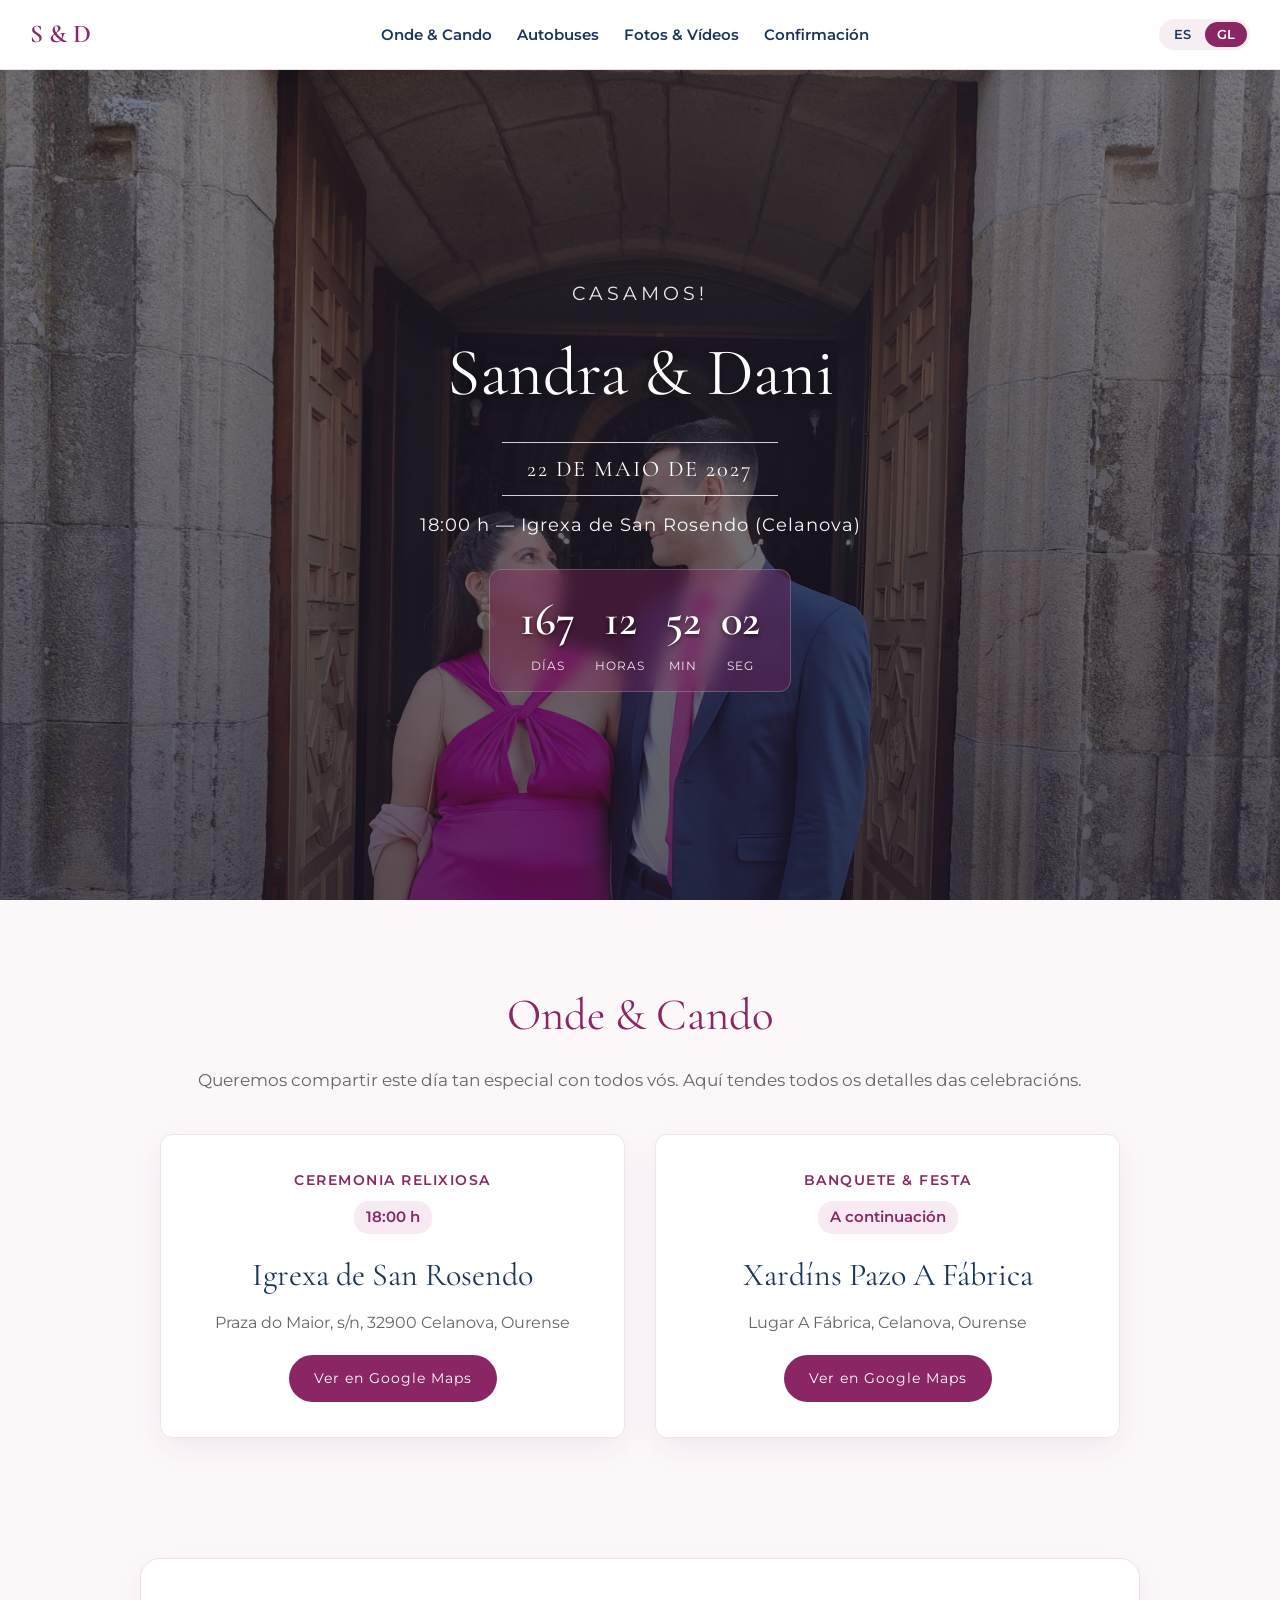
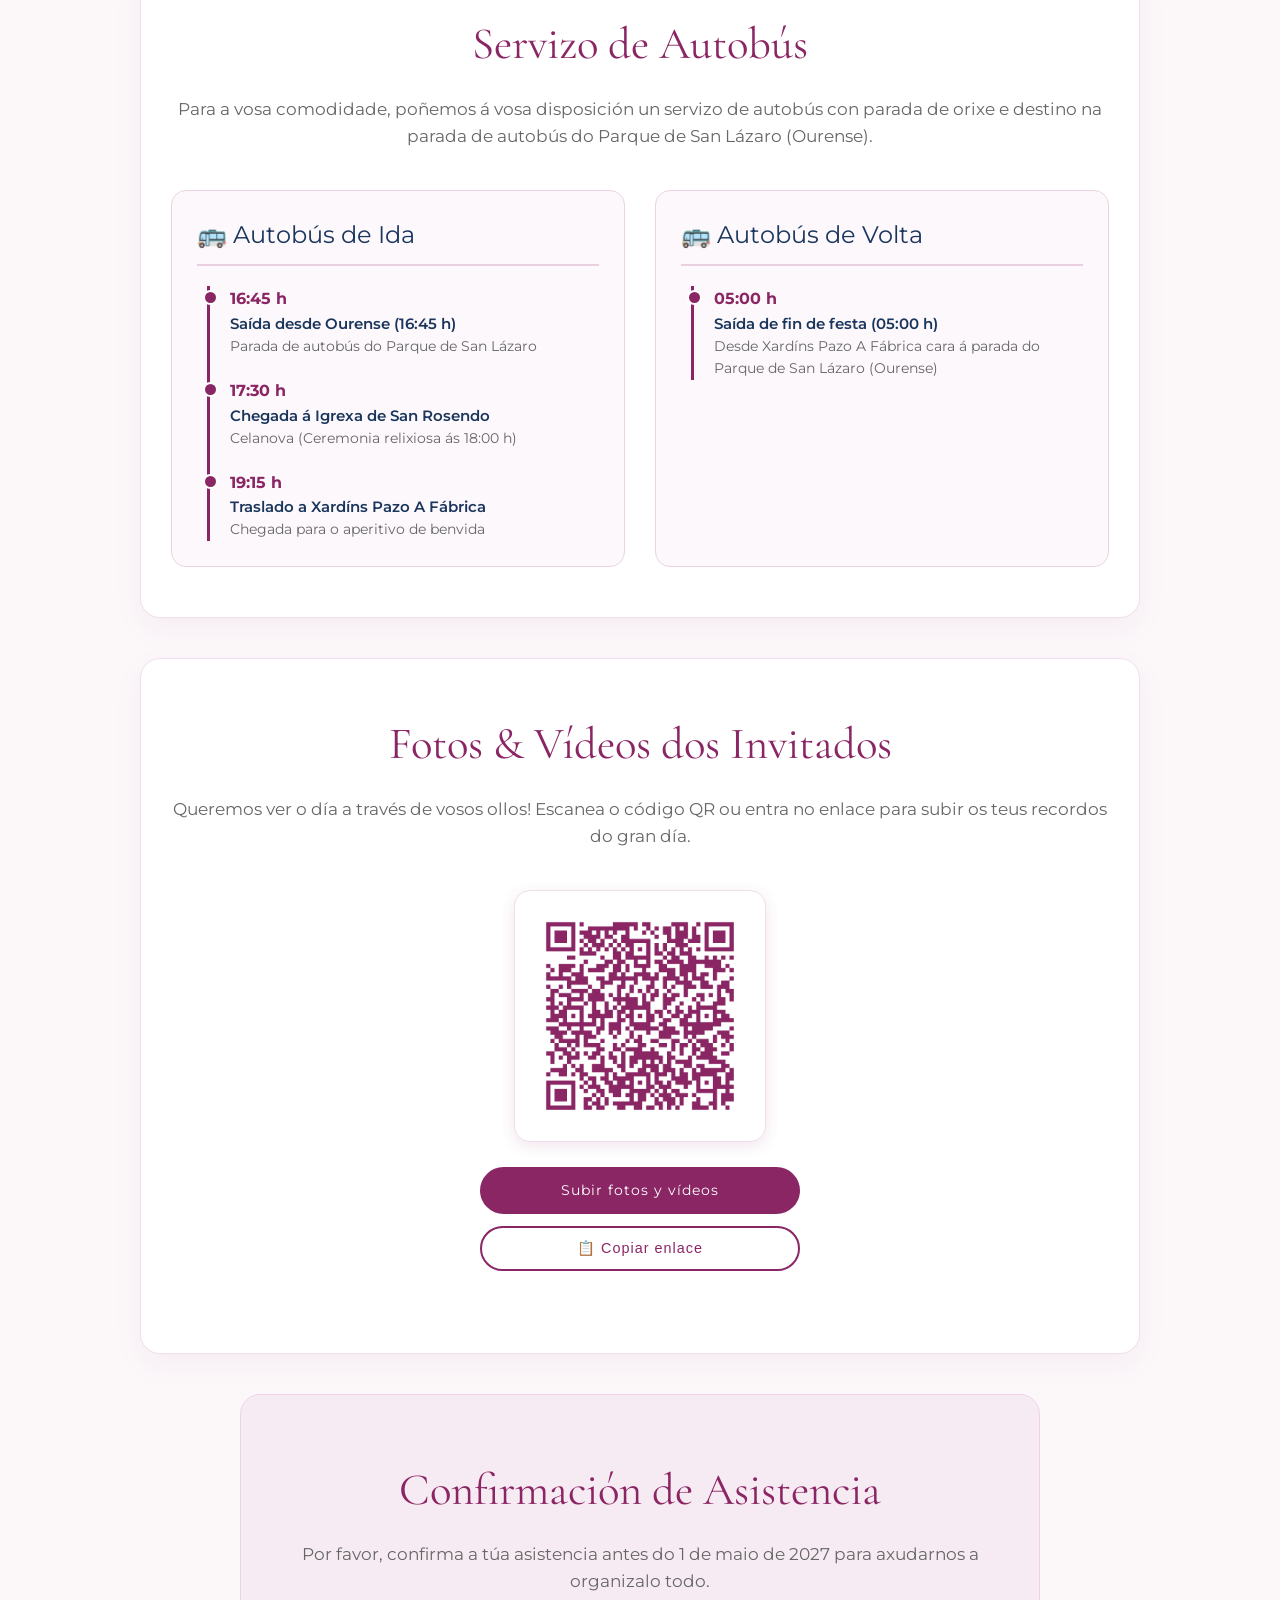
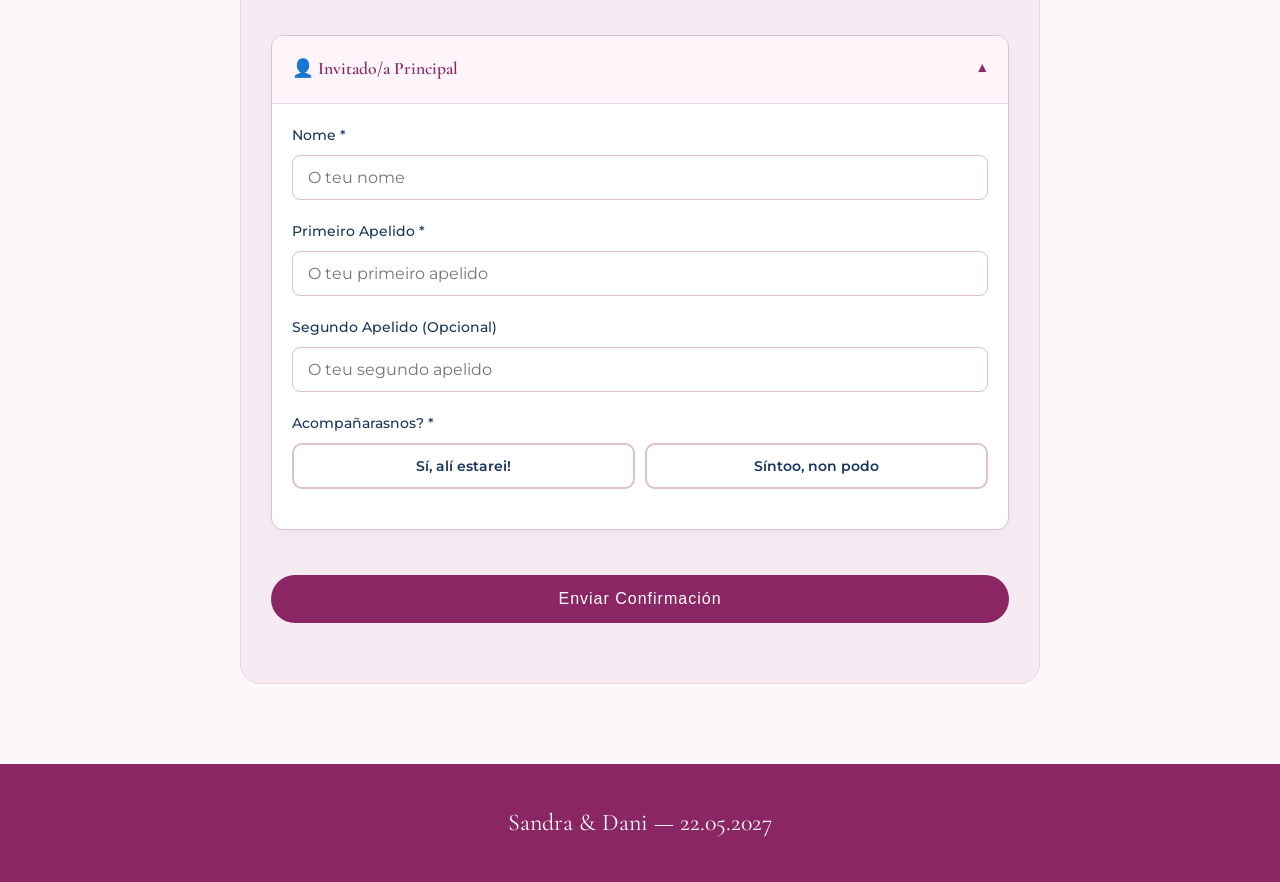
==== index.html @ 818bdbae "Añadida sección código QR para fotos y vídeos" ====
<!DOCTYPE html>
<html lang="gl">
<head>
    <meta charset="UTF-8">
    <meta name="viewport" content="width=device-width, initial-scale=1.0">
    <title>Boda de Sandra & Dani | 22.05.2027</title>
    <!-- Fuentes elegantes de Google Fonts -->
    <link rel="preconnect" href="https://fonts.googleapis.com">
    <link rel="preconnect" href="https://fonts.gstatic.com" crossorigin>
    <link href="https://fonts.googleapis.com/css2?family=Cormorant+Garamond:ital,wght@0,400;0,600;1,400&family=Montserrat:wght@300;400;500;600&display=swap" rel="stylesheet">
    <!-- Estilos CSS -->
    <link rel="stylesheet" href="css/styles.css">
</head>
<body>

    <!-- BARRA DE NAVEGACIÓN -->
    <nav class="navbar">
        <div class="nav-left-group">
            <button class="hamburger-btn" onclick="toggleNavMenu()" aria-label="Abrir menú">☰</button>
            <a href="#hero" class="nav-logo">S & D</a>
        </div>

        <ul class="nav-links" id="navLinks">
            <li><a href="#onde-e-cando" id="nav-item-where" onclick="closeNavMenu()">Onde & Cando</a></li>
            <li><a href="#autobuses" id="nav-item-bus" onclick="closeNavMenu()">Autobuses</a></li>
			<li><a href="#fotos" id="nav-item-photos" onclick="closeNavMenu()">Fotos & Vídeos</a></li>
            <li><a href="#rsvp" id="nav-item-rsvp" onclick="closeNavMenu()">Confirmación</a></li>
        </ul>

        <div class="lang-switch-container">
            <button class="lang-btn" id="btn-es" onclick="switchLanguage('es')">ES</button>
            <button class="lang-btn active" id="btn-gl" onclick="switchLanguage('gl')">GL</button>
        </div>
    </nav>

    <!-- CABECERA (HERO) -->
    <header id="hero">
        <p class="subtitle" id="i18n-hero-subtitle">Casamos!</p>
        <h1>Sandra & Dani</h1>
        <div class="date-badge" id="i18n-hero-date">22 DE MAIO DE 2027</div>
        <p class="start-info" id="i18n-hero-start">18:00 h — Igrexa de San Rosendo (Celanova)</p>

        <!-- Cuenta Atrás -->
        <div class="countdown-container">
            <div class="countdown-item">
                <span class="countdown-number" id="days">00</span>
                <span class="countdown-label" id="i18n-cd-days">Días</span>
            </div>
            <div class="countdown-item">
                <span class="countdown-number" id="hours">00</span>
                <span class="countdown-label" id="i18n-cd-hours">Horas</span>
            </div>
            <div class="countdown-item">
                <span class="countdown-number" id="minutes">00</span>
                <span class="countdown-label" id="i18n-cd-min">Min</span>
            </div>
            <div class="countdown-item">
                <span class="countdown-number" id="seconds">00</span>
                <span class="countdown-label" id="i18n-cd-sec">Seg</span>
            </div>
        </div>
    </header>

    <!-- UBICACIONES Y EVENTOS -->
    <section id="onde-e-cando">
        <h2 class="section-title" id="i18n-where-title">Onde & Cando</h2>
        <p class="section-desc" id="i18n-where-desc">Queremos compartir este día tan especial con todos vós. Aquí tendes todos os detalles das celebracións.</p>

        <div class="locations-grid">
            <!-- Ceremonia -->
            <div class="location-card">
                <div>
                    <div class="tag" id="i18n-ceremony-tag">Ceremonia Relixiosa</div>
                    <div class="time-badge">18:00 h</div>
                    <h3 id="i18n-ceremony-place">Igrexa de San Rosendo</h3>
                    <p>Praza do Maior, s/n, 32900 Celanova, Ourense</p>
                </div>
                <div>
                    <a href="https://maps.google.com/?q=Iglesia+de+San+Rosendo+Celanova" target="_blank" class="btn" id="i18n-btn-maps-1">Ver en Google Maps</a>
                </div>
            </div>

            <!-- Banquete -->
            <div class="location-card">
                <div>
                    <div class="tag" id="i18n-reception-tag">Banquete & Festa</div>
                    <div class="time-badge" id="i18n-reception-time">A continuación</div>
                    <h3 id="i18n-reception-place">Xardíns Pazo A Fábrica</h3>
                    <p>Lugar A Fábrica, Celanova, Ourense</p>
                </div>
                <div>
                    <a href="https://maps.google.com/?q=Jardines+Pazo+A+Fabrica+Celanova" target="_blank" class="btn" id="i18n-btn-maps-2">Ver en Google Maps</a>
                </div>
            </div>
        </div>
    </section>

    <!-- SECCIÓN HORARIOS DE AUTOBÚS -->
    <section id="autobuses" class="bus-section">
        <h2 class="section-title" id="i18n-bus-section-title">Servizo de Autobús</h2>
        <p class="section-desc" id="i18n-bus-section-desc">Para a vosa comodidade, poñemos á vosa disposición un servizo de autobús con parada de orixe e destino na parada de autobús do Parque de San Lázaro (Ourense).</p>

        <div class="bus-timeline-grid">
            <!-- Bus de Ida -->
            <div class="bus-card">
                <div class="bus-card-title" id="i18n-bus-outbound-title">
                    🚌 Autobús de Ida
                </div>
                <div class="timeline">
                    <div class="timeline-item">
                        <div class="timeline-time">16:45 h</div>
                        <div class="timeline-location" id="i18n-bus-out1-loc">Saída desde Ourense</div>
                        <div class="timeline-desc" id="i18n-bus-out1-desc">Parada de autobús do Parque de San Lázaro</div>
                    </div>
                    <div class="timeline-item">
                        <div class="timeline-time">17:30 h</div>
                        <div class="timeline-location" id="i18n-bus-out2-loc">Chegada á Igrexa de San Rosendo</div>
                        <div class="timeline-desc" id="i18n-bus-out2-desc">Celanova (Ceremonia relixiosa ás 18:00 h)</div>
                    </div>
                    <div class="timeline-item">
                        <div class="timeline-time">19:15 h</div>
                        <div class="timeline-location" id="i18n-bus-out3-loc">Traslado a Xardíns Pazo A Fábrica</div>
                        <div class="timeline-desc" id="i18n-bus-out3-desc">Chegada para o aperitivo de benvida</div>
                    </div>
                </div>
            </div>

            <!-- Bus de Vuelta -->
            <div class="bus-card">
                <div class="bus-card-title" id="i18n-bus-return-title">
                    🚌 Autobús de Volta
                </div>
                <div class="timeline">
                    <div class="timeline-item">
                        <div class="timeline-time">05:00 h</div>
                        <div class="timeline-location" id="i18n-bus-ret2-loc">Saída de fin de festa</div>
                        <div class="timeline-desc" id="i18n-bus-ret2-desc">Desde Xardíns Pazo A Fábrica cara á parada do Parque de San Lázaro (Ourense)</div>
                    </div>
                </div>
            </div>
        </div>
    </section>
	
	<!-- SECCIÓN FOTOS Y VÍDEOS DE INVITADOS -->
	<section id="fotos" class="photos-section">
		<h2 class="section-title" id="i18n-photos-title">Fotos & Vídeos dos Convidados</h2>
		<p class="section-desc" id="i18n-photos-desc">Queremos ver o día a través dos vosos ollos! Escanea o código QR ou entra na ligazón para subir os teus recordos do gran día.</p>

		<div class="photos-card">
			<div class="qr-container">
				<img src="assets/images/qr-weduploader.png" alt="QR Weduploader" class="qr-img">
			</div>
			<div class="photos-actions">
				<a href="https://weduploader.com/boda-sandra-dani/fotos-videos-invitados" target="_blank" rel="noopener noreferrer" class="btn" id="i18n-btn-open-upload">
					Subir fotos e vídeos
				</a>
				<button type="button" class="btn btn-secondary" id="i18n-btn-copy-link" onclick="copyUploadLink()">
					📋 Copiar ligazón
				</button>
				<div id="copyNotice" class="copy-notice"></div>
			</div>
		</div>
	</section>

    <!-- FORMULARIO RSVP -->
    <section class="rsvp-section" id="rsvp">
        <h2 class="section-title" id="i18n-rsvp-title">Confirmación de Asistencia</h2>
        <p class="section-desc" id="i18n-rsvp-desc">Por favor, confirma a túa asistencia antes do 1 de maio de 2027 para axudarnos a organizalo todo.</p>

        <form id="rsvpForm">
            
            <!-- TARJETA DEL INVITADO PRINCIPAL -->
            <div class="person-card" id="main_person_card">
                <div class="person-card-header" onclick="toggleAccordion('main')">
                    <h4 id="i18n-main-person-title">👤 Invitado/a Principal</h4>
                    <span class="toggle-icon rotated" id="icon_main">▼</span>
                </div>
                <div class="person-card-body open" id="body_main">
                    <div class="form-group">
                        <label for="nombre" id="i18n-label-firstname">Nome *</label>
                        <input type="text" id="nombre" name="nombre" placeholder="O teu nome" required oninput="updateMainCardTitle()">
                    </div>

                    <div class="form-group">
                        <label for="primerApellido" id="i18n-label-lastname1">Primeiro Apelido *</label>
                        <input type="text" id="primerApellido" name="primerApellido" placeholder="O teu primeiro apelido" required oninput="updateMainCardTitle()">
                    </div>

                    <div class="form-group">
                        <label for="segundoApellido" id="i18n-label-lastname2">Segundo Apelido (Opcional)</label>
                        <input type="text" id="segundoApellido" name="segundoApellido" placeholder="O teu segundo apelido">
                    </div>

                    <div class="form-group">
                        <label id="i18n-label-attending">Acompañarasnos? *</label>
                        <input type="hidden" id="asistencia" name="asistencia" required>
                        <div class="btn-group-toggle">
                            <button type="button" class="btn-toggle" id="btn-attending-yes" onclick="selectAttendance('Sí')">
                                Sí, alí estarei!
                            </button>
                            <button type="button" class="btn-toggle" id="btn-attending-no" onclick="selectAttendance('No')">
                                Síntoo, non podo
                            </button>
                        </div>
                    </div>

                    <!-- CAMPOS OPCIONALES TITULAR -->
                    <div id="conditionalFields" style="display:none;">
                        <div class="form-group">
                            <label id="i18n-label-bus">Utilizarás o servizo de autobús desde Ourense (Parque San Lázaro)? *</label>
                            <input type="hidden" id="autobus" name="autobus">
                            <div class="btn-group-toggle">
                                <button type="button" class="btn-toggle" id="btn-bus-no" onclick="selectBus('main', 'No')">Non</button>
                                <button type="button" class="btn-toggle" id="btn-bus-idavolta" onclick="selectBus('main', 'Ida e volta')">Ida e volta</button>
                            </div>
                        </div>

                        <div class="form-group">
                            <label id="i18n-label-diet-options">Suxestións de menú / Preferencias alimentarias *</label>
                            <input type="hidden" id="tipoMenu" name="tipoMenu">
                            <div class="btn-group-toggle" id="dietGroup_main">
                                <button type="button" class="btn-toggle" data-diet="Ninguna" onclick="selectDiet('main', 'Ninguna')">Ningunha</button>
                                <button type="button" class="btn-toggle" data-diet="Celíaco/a" onclick="selectDiet('main', 'Celíaco/a')">Celíaco/a</button>
                                <button type="button" class="btn-toggle" data-diet="Vexetariano/a" onclick="selectDiet('main', 'Vexetariano/a')">Vexetariano/a</button>
                                <button type="button" class="btn-toggle" data-diet="Vegano/a" onclick="selectDiet('main', 'Vegano/a')">Vegano/a</button>
                                <button type="button" class="btn-toggle" data-diet="Alergias" onclick="selectDiet('main', 'Alergias')">Alerxias</button>
                                <button type="button" class="btn-toggle" data-diet="Otra" onclick="selectDiet('main', 'Otra')">Outra</button>
                            </div>

                            <div id="dietaryDetailGroup_main" style="display:none; margin-top: 12px;">
                                <label for="intoleranciasDetalle" id="i18n-label-diet-detail" style="font-size: 0.85rem;">Especifica as túas alerxias ou necesidades alimentarias *</label>
                                <input type="text" id="intoleranciasDetalle" name="intoleranciasDetalle" placeholder="Ex: Alerxía aos mariscos...">
                            </div>
                        </div>
                    </div>
                </div>
            </div>

            <!-- SECCIÓN ACOMPAÑANTE Y NIÑOS -->
            <div id="companionsSection" style="display: none; margin-top: 20px;">
                <div id="companionsContainer"></div>
                <button type="button" class="btn-add-companion" id="btnAddCompanion" onclick="addCompanion()">
                    ➕ Engadir acompañante
                </button>

                <div id="childrenContainer"></div>
                <button type="button" class="btn-add-companion" id="btnAddChild" onclick="addChild()">
                    👶 Engadir neno/a
                </button>
            </div>

            <!-- PREGUNTAS GLOBALES -->
            <div id="globalQuestionsSection" style="display: none; margin-top: 30px;">
                <div class="form-group">
                    <label for="cancion_main" id="i18n-label-song-main">Que canción non pode faltar na festa? (Opcional)</label>
                    <input type="text" id="cancion_main" name="cancion" placeholder="A túa suxestión musical">
                </div>

                <div class="form-group">
                    <label for="mensaje_main" id="i18n-label-msg-main">Información adicional a ter en conta, suxestións ou un mensaxe para os noivos (Opcional)</label>
                    <textarea id="mensaje_main" name="mensaje" rows="3" placeholder="Déixanos a túa mensaxe ou calquera dato que debamos saber!"></textarea>
                </div>
            </div>

            <button type="submit" id="submitBtn" class="btn" style="width: 100%; font-size: 1rem; padding: 15px; margin-top: 25px;">Enviar Confirmación</button>
            <div id="statusMsg" class="status-msg"></div>
        </form>
    </section>

    <!-- FOOTER -->
    <footer>
        <p>Sandra & Dani — 22.05.2027</p>
    </footer>

    <!-- SCRIPT PRINCIPAL -->
    <script src="js/main.js"></script>
</body>
</html>
---- css/styles.css ----
:root {
    --color-primary: #8b2665;
    --color-primary-dark: #631746;
    --color-secondary: #1a365d;
    --color-accent: #d4af37;
    --color-bg: #fcf8fa;
    --color-card: #ffffff;
    --color-text: #2c3e50;
    --color-text-light: #666666;
    --color-success: #28a745;
    --color-danger: #dc3545;
    --font-serif: 'Cormorant Garamond', serif;
    --font-sans: 'Montserrat', sans-serif;
}

* {
    box-sizing: border-box;
    margin: 0;
    padding: 0;
}

html {
    scroll-behavior: smooth;
}

body {
    font-family: var(--font-sans);
    background-color: var(--color-bg);
    color: var(--color-text);
    line-height: 1.6;
    padding-top: 70px;
}

h1, h2, h3, h4 {
    font-family: var(--font-serif);
    font-weight: 400;
}

nav.navbar {
    position: fixed;
    top: 0;
    left: 0;
    width: 100%;
    height: 70px;
    background: #ffffff;
    border-bottom: 1px solid rgba(139, 38, 101, 0.15);
    z-index: 9999;
    display: flex;
    justify-content: space-between;
    align-items: center;
    padding: 0 30px;
    box-shadow: 0 2px 15px rgba(0,0,0,0.08);
}

.nav-logo {
    font-family: var(--font-serif);
    font-size: 1.6rem;
    font-weight: 600;
    color: var(--color-primary);
    text-decoration: none;
}

.hamburger-btn {
    display: none;
    background: none;
    border: none;
    font-size: 1.8rem;
    color: var(--color-primary);
    cursor: pointer;
    padding: 5px;
}

.nav-links {
    display: flex;
    gap: 25px;
    list-style: none;
    align-items: center;
}

.nav-links a {
    text-decoration: none;
    color: var(--color-secondary);
    font-weight: 600;
    font-size: 0.95rem;
    transition: color 0.3s ease;
}

.nav-links a:hover {
    color: var(--color-primary);
}

.lang-switch-container {
    background: rgba(139, 38, 101, 0.08);
    border-radius: 20px;
    padding: 3px;
    display: flex;
    gap: 2px;
}

.lang-btn {
    border: none;
    background: transparent;
    padding: 5px 12px;
    border-radius: 16px;
    font-family: var(--font-sans);
    font-size: 0.8rem;
    font-weight: 600;
    color: var(--color-secondary);
    cursor: pointer;
    transition: all 0.3s ease;
}

.lang-btn.active {
    background-color: var(--color-primary);
    color: white;
}

.nav-left-group {
    display: flex;
    align-items: center;
    gap: 15px;
}

header {
    position: relative;
    height: calc(100vh - 70px);
    display: flex;
    flex-direction: column;
    justify-content: center;
    align-items: center;
    text-align: center;
    padding: 20px;
    background-image: linear-gradient(to bottom, rgba(26, 20, 35, 0.55), rgba(26, 20, 35, 0.70)), 
                      url('../assets/images/1000097874.jpg');
    background-position: center 30%;
    background-size: cover;
    background-repeat: no-repeat;
    color: white;
    overflow: hidden;
}

header p.subtitle {
    font-size: 1.2rem;
    letter-spacing: 4px;
    text-transform: uppercase;
    color: #f5e6f0;
    margin-bottom: 10px;
}

header h1 {
    font-size: 4.2rem;
    color: #ffffff;
    margin-bottom: 15px;
    text-shadow: 0 4px 12px rgba(0,0,0,0.4);
}

header .date-badge {
    font-size: 1.4rem;
    font-family: var(--font-serif);
    border-top: 1px solid rgba(255, 255, 255, 0.8);
    border-bottom: 1px solid rgba(255, 255, 255, 0.8);
    padding: 8px 25px;
    letter-spacing: 2px;
    color: #ffffff;
}

header .start-info {
    margin-top: 15px;
    font-size: 1.1rem;
    letter-spacing: 1px;
    color: #f8f9fa;
    font-weight: 400;
}

.countdown-container {
    margin-top: 30px;
    display: flex;
    gap: 20px;
    background: rgba(139, 38, 101, 0.35);
    padding: 15px 30px;
    border-radius: 12px;
    backdrop-filter: blur(8px);
    -webkit-backdrop-filter: blur(8px);
    border: 1px solid rgba(255, 255, 255, 0.2);
}

.countdown-item {
    display: flex;
    flex-direction: column;
    align-items: center;
}

.countdown-number {
    font-family: var(--font-serif);
    font-size: 2.8rem;
    font-weight: 600;
    color: #ffffff;
    text-shadow: 0 2px 4px rgba(0,0,0,0.5);
}

.countdown-label {
    font-size: 0.75rem;
    text-transform: uppercase;
    letter-spacing: 1px;
    color: #f3e5f0;
}

section {
    padding: 80px 20px;
    max-width: 1000px;
    margin: 0 auto;
    text-align: center;
}

.section-title {
    font-size: 2.8rem;
    margin-bottom: 15px;
    color: var(--color-primary);
}

.section-desc {
    color: var(--color-text-light);
    margin-bottom: 40px;
    font-size: 1.05rem;
}

.locations-grid {
    display: grid;
    grid-template-columns: repeat(auto-fit, minmax(300px, 1fr));
    gap: 30px;
}

.location-card {
    background: var(--color-card);
    border-radius: 12px;
    padding: 35px 25px;
    box-shadow: 0 10px 30px rgba(139, 38, 101, 0.08);
    border: 1px solid #f2e2ed;
    display: flex;
    flex-direction: column;
    justify-content: space-between;
}

.location-card h3 {
    font-size: 2rem;
    margin-bottom: 10px;
    color: var(--color-secondary);
}

.location-card .tag {
    color: var(--color-primary);
    font-weight: 600;
    text-transform: uppercase;
    font-size: 0.85rem;
    letter-spacing: 1.5px;
    margin-bottom: 10px;
}

.location-card .time-badge {
    display: inline-block;
    background-color: #f8eaf3;
    color: var(--color-primary);
    font-weight: 600;
    font-size: 0.95rem;
    padding: 4px 12px;
    border-radius: 15px;
    margin-bottom: 15px;
}

.location-card p {
    color: var(--color-text-light);
    margin-bottom: 20px;
}

.btn {
    display: inline-block;
    padding: 12px 25px;
    background-color: var(--color-primary);
    color: white;
    text-decoration: none;
    border-radius: 30px;
    font-size: 0.9rem;
    letter-spacing: 1px;
    transition: all 0.3s ease;
    border: none;
    cursor: pointer;
}

.btn:hover {
    background-color: var(--color-primary-dark);
    transform: translateY(-2px);
    box-shadow: 0 4px 12px rgba(139, 38, 101, 0.25);
}

.bus-section {
    background: #ffffff;
    border-radius: 20px;
    padding: 50px 30px;
    margin: 40px auto;
    box-shadow: 0 10px 30px rgba(139, 38, 101, 0.06);
    border: 1px solid #f0dfeb;
}

.bus-timeline-grid {
    display: grid;
    grid-template-columns: 1fr 1fr;
    gap: 30px;
    margin-top: 30px;
    text-align: left;
}

.bus-card {
    background: #fdf8fb;
    border-radius: 15px;
    padding: 25px;
    border: 1px solid #ebd3e3;
    position: relative;
}

.bus-card-title {
    font-size: 1.5rem;
    color: var(--color-secondary);
    margin-bottom: 20px;
    display: flex;
    align-items: center;
    gap: 10px;
    border-bottom: 2px solid #e8d0e0;
    padding-bottom: 10px;
}

.timeline {
    position: relative;
    padding-left: 20px;
    border-left: 3px solid var(--color-primary);
    margin-left: 10px;
}

.timeline-item {
    position: relative;
    margin-bottom: 20px;
}

.timeline-item:last-child {
    margin-bottom: 0;
}

.timeline-item::before {
    content: '';
    position: absolute;
    left: -27px;
    top: 4px;
    width: 11px;
    height: 11px;
    border-radius: 50%;
    background-color: var(--color-primary);
    border: 2px solid white;
}

.timeline-time {
    font-weight: 700;
    color: var(--color-primary);
    font-size: 1rem;
}

.timeline-location {
    font-weight: 600;
    color: var(--color-secondary);
    font-size: 0.95rem;
}

.timeline-desc {
    font-size: 0.85rem;
    color: var(--color-text-light);
}

.photos-section {
    background: #ffffff;
    border-radius: 20px;
    padding: 50px 30px;
    margin: 40px auto;
    box-shadow: 0 10px 30px rgba(139, 38, 101, 0.06);
    border: 1px solid #f0dfeb;
}

.photos-card {
    display: flex;
    flex-direction: column;
    align-items: center;
    gap: 25px;
    margin-top: 20px;
}

.qr-container {
    background: #ffffff;
    padding: 15px;
    border-radius: 16px;
    box-shadow: 0 4px 15px rgba(139, 38, 101, 0.12);
    border: 1px solid #f0dfeb;
}

.qr-img {
    width: 220px;
    height: 220px;
    display: block;
    object-fit: contain;
}

.photos-actions {
    display: flex;
    flex-direction: column;
    align-items: center;
    gap: 12px;
    width: 100%;
    max-width: 320px;
}

.photos-actions .btn {
    width: 100%;
    text-align: center;
}

.btn-secondary {
    background-color: white;
    color: var(--color-primary);
    border: 2px solid var(--color-primary);
}

.btn-secondary:hover {
    background-color: #fdf5f9;
    color: var(--color-primary-dark);
}

.copy-notice {
    font-size: 0.85rem;
    color: var(--color-success);
    font-weight: 600;
    min-height: 20px;
    opacity: 0;
    transition: opacity 0.3s ease;
}

.copy-notice.show {
    opacity: 1;
}

.rsvp-section {
    background-color: #f7ebf3;
    border-radius: 20px;
    padding: 60px 30px;
    max-width: 800px;
    margin: 40px auto 80px;
    border: 1px solid #eed3e5;
}

.form-group {
    margin-bottom: 20px;
    text-align: left;
}

.form-group label {
    display: block;
    margin-bottom: 8px;
    font-weight: 500;
    font-size: 0.9rem;
    color: var(--color-secondary);
}

.form-group input, 
.form-group select, 
.form-group textarea {
    width: 100%;
    padding: 12px 15px;
    border: 1px solid #dcc0d4;
    border-radius: 8px;
    font-family: inherit;
    font-size: 1rem;
    background-color: white;
}

.form-group input:focus, 
.form-group select:focus, 
.form-group textarea:focus {
    outline: none;
    border-color: var(--color-primary);
    box-shadow: 0 0 0 3px rgba(139, 38, 101, 0.15);
}

.btn-group-toggle {
    display: flex;
    gap: 10px;
    flex-wrap: wrap;
    margin-top: 8px;
}

.btn-toggle {
    flex: 1;
    min-width: 120px;
    padding: 12px 14px;
    background-color: white;
    border: 2px solid #dcc0d4;
    border-radius: 10px;
    color: var(--color-secondary);
    font-family: var(--font-sans);
    font-weight: 600;
    font-size: 0.9rem;
    cursor: pointer;
    transition: all 0.3s ease;
    text-align: center;
}

.btn-toggle:hover {
    border-color: var(--color-primary);
    background-color: #fdf5f9;
}

.btn-toggle.active-green {
    background-color: var(--color-success) !important;
    border-color: var(--color-success) !important;
    color: white !important;
    box-shadow: 0 4px 12px rgba(40, 167, 69, 0.3);
}

.btn-toggle.active-red {
    background-color: var(--color-danger) !important;
    border-color: var(--color-danger) !important;
    color: white !important;
    box-shadow: 0 4px 12px rgba(220, 53, 69, 0.3);
}

.btn-toggle.active-primary {
    background-color: var(--color-primary) !important;
    border-color: var(--color-primary) !important;
    color: white !important;
    box-shadow: 0 4px 12px rgba(139, 38, 101, 0.3);
}

.person-card {
    background: #ffffff;
    border: 1px solid #dcc0d4;
    border-radius: 12px;
    margin-bottom: 20px;
    overflow: hidden;
    box-shadow: 0 4px 12px rgba(0,0,0,0.03);
    text-align: left;
}

.person-card-header {
    background: #fdf5f9;
    padding: 18px 20px;
    display: flex;
    justify-content: space-between;
    align-items: center;
    cursor: pointer;
    user-select: none;
    border-bottom: 1px solid #f0d5e6;
    transition: background 0.3s ease;
}

.person-card-header:hover {
    background: #f8ebf3;
}

.person-card-header h4 {
    font-size: 1.1rem;
    color: var(--color-primary);
    font-weight: 600;
    display: flex;
    align-items: center;
    gap: 10px;
}

.person-card-body {
    padding: 20px;
    display: none;
}

.person-card-body.open {
    display: block;
}

.toggle-icon {
    font-size: 1.2rem;
    color: var(--color-primary);
    transition: transform 0.3s ease;
}

.toggle-icon.rotated {
    transform: rotate(180deg);
}

.btn-delete-companion {
    background: #ffebe8;
    color: var(--color-danger);
    border: 1px solid #fbcac3;
    padding: 6px 14px;
    border-radius: 6px;
    cursor: pointer;
    font-size: 0.85rem;
    font-weight: 600;
    transition: all 0.2s ease;
}

.btn-delete-companion:hover {
    background: var(--color-danger);
    color: white;
}

.btn-add-companion {
    background-color: white;
    color: var(--color-primary);
    border: 2px dashed var(--color-primary);
    width: 100%;
    padding: 14px;
    border-radius: 10px;
    font-weight: 600;
    cursor: pointer;
    transition: all 0.3s ease;
    margin-bottom: 25px;
    font-size: 0.95rem;
}

.btn-add-companion:hover {
    background-color: #fcf2f8;
}

.status-msg {
    margin-top: 15px;
    padding: 10px;
    border-radius: 8px;
    display: none;
}

.status-success {
    background-color: #d4edda;
    color: #155724;
}

.status-error {
    background-color: #f8d7da;
    color: #721c24;
}

footer {
    text-align: center;
    padding: 40px;
    background-color: var(--color-primary);
    color: white;
    font-family: var(--font-serif);
    font-size: 1.5rem;
}

@media (max-width: 768px) {
    body { padding-top: 60px; }
    nav.navbar { height: 60px; padding: 0 20px; }
    .hamburger-btn { display: block; }
    .nav-links {
        position: fixed;
        top: 60px;
        left: 0;
        width: 100%;
        background: #ffffff;
        flex-direction: column;
        gap: 0;
        border-bottom: 1px solid rgba(139, 38, 101, 0.15);
        box-shadow: 0 10px 20px rgba(0,0,0,0.1);
        display: none;
        padding: 10px 0;
    }
    .nav-links.open { display: flex; }
    .nav-links li { width: 100%; text-align: center; }
    .nav-links a {
        display: block;
        padding: 12px 0;
        width: 100%;
        border-bottom: 1px solid #f8ebf3;
    }
    header h1 { font-size: 2.8rem; }
    .countdown-container { gap: 10px; padding: 10px 15px; }
    .countdown-number { font-size: 2rem; }
    section { padding: 40px 15px; }
    .bus-timeline-grid { grid-template-columns: 1fr; }
    .btn-toggle { min-width: 100%; }
}
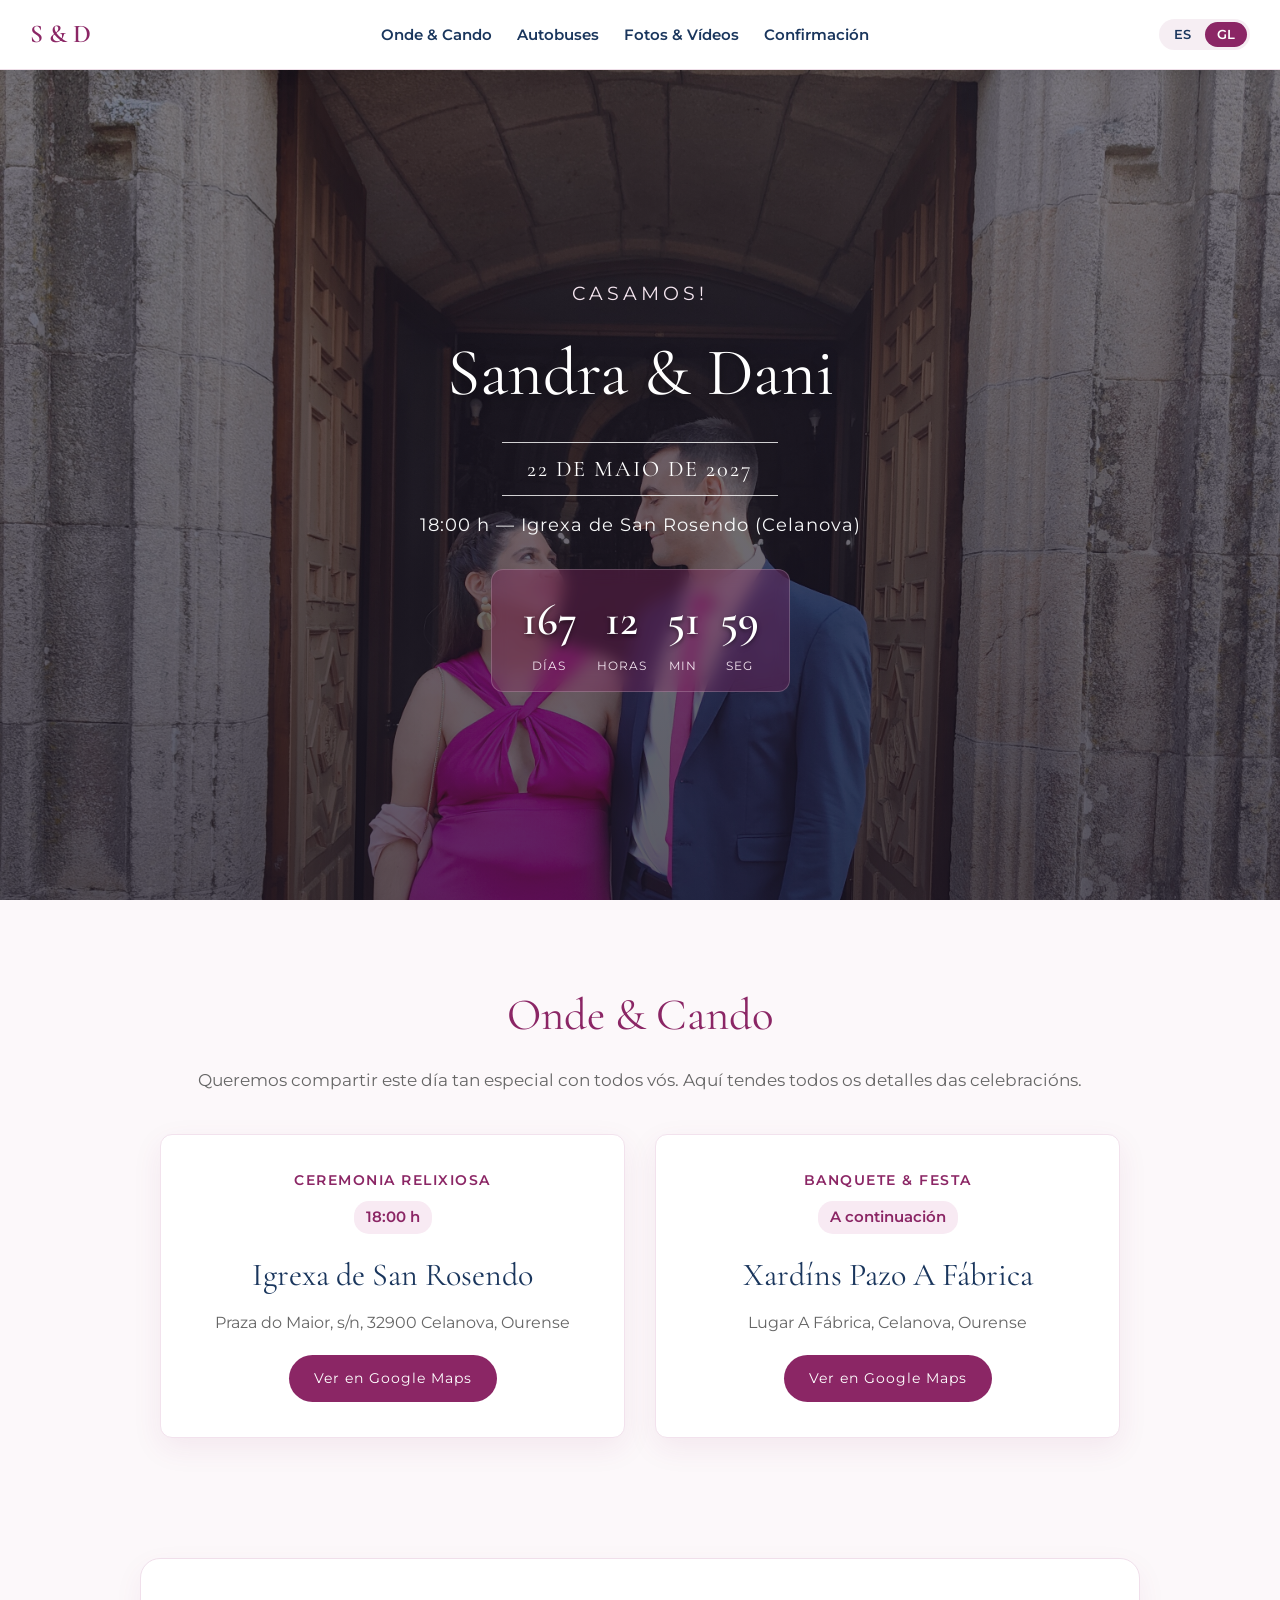
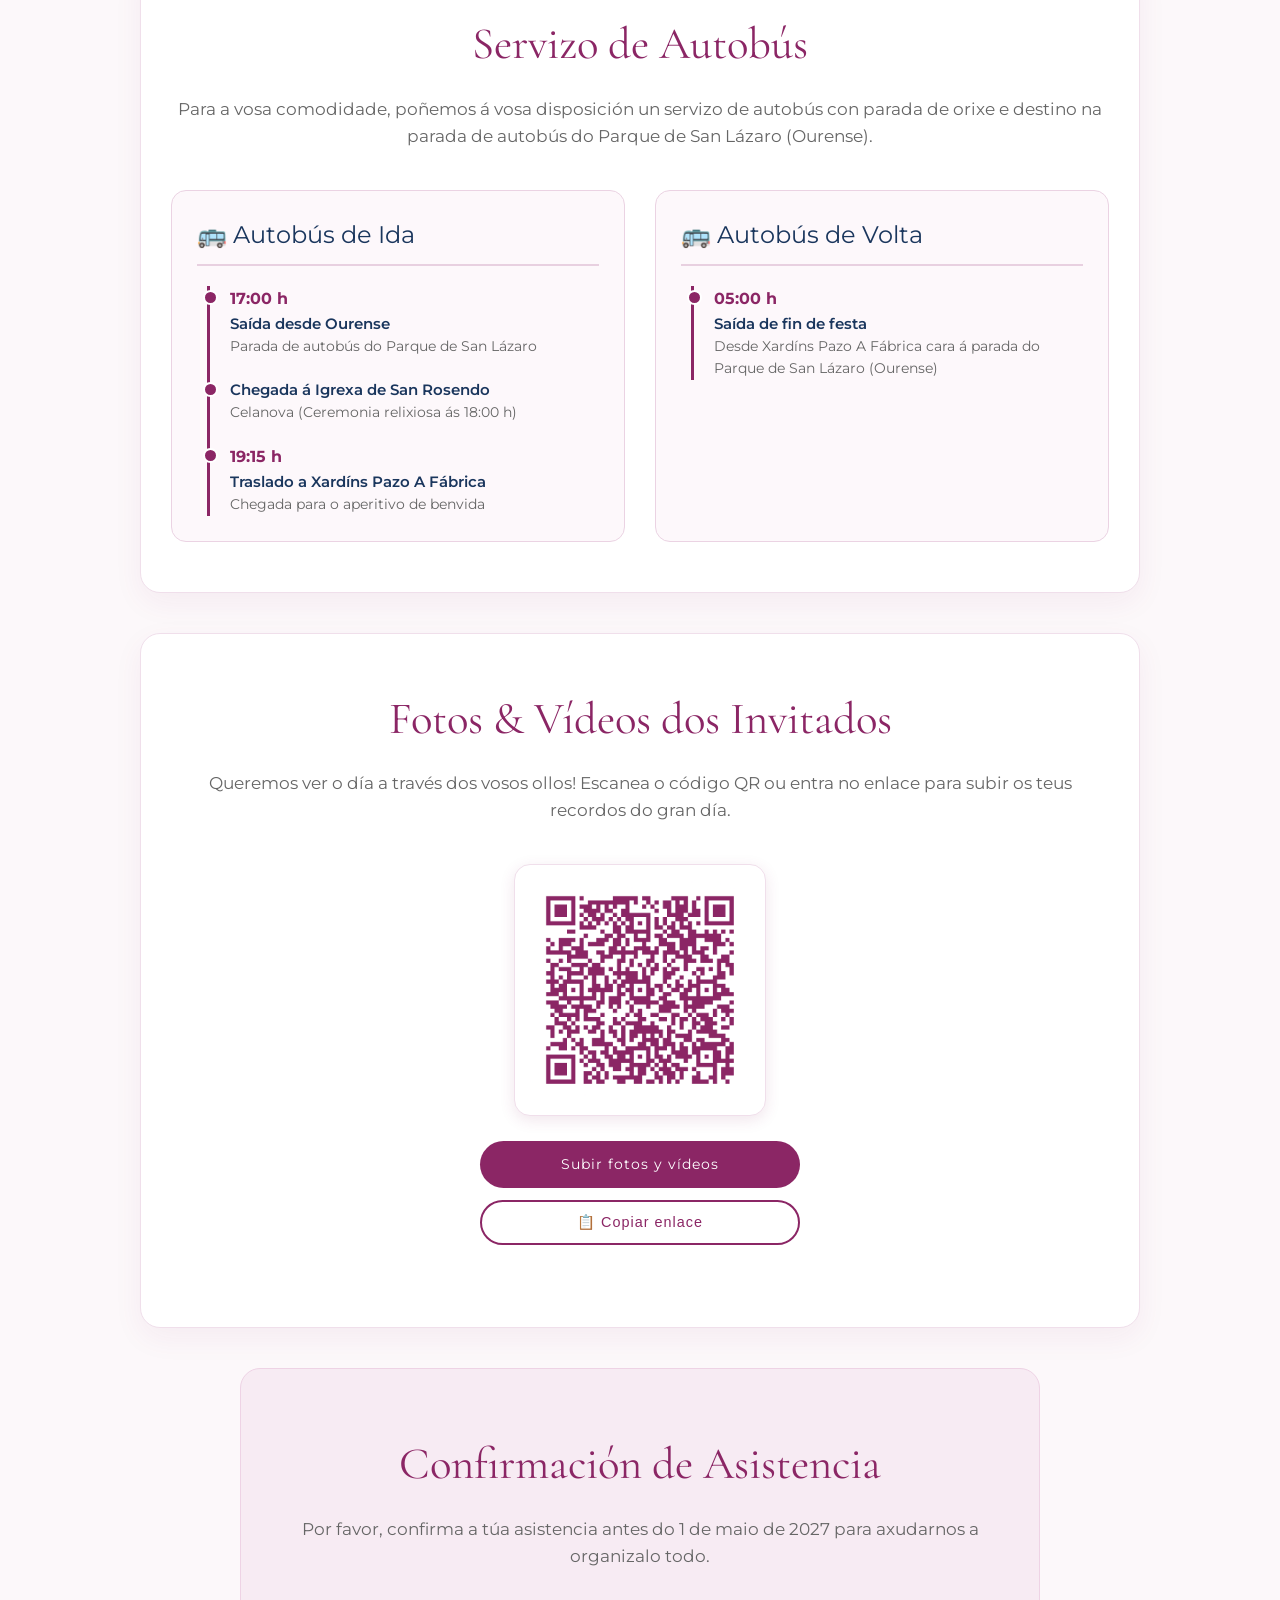
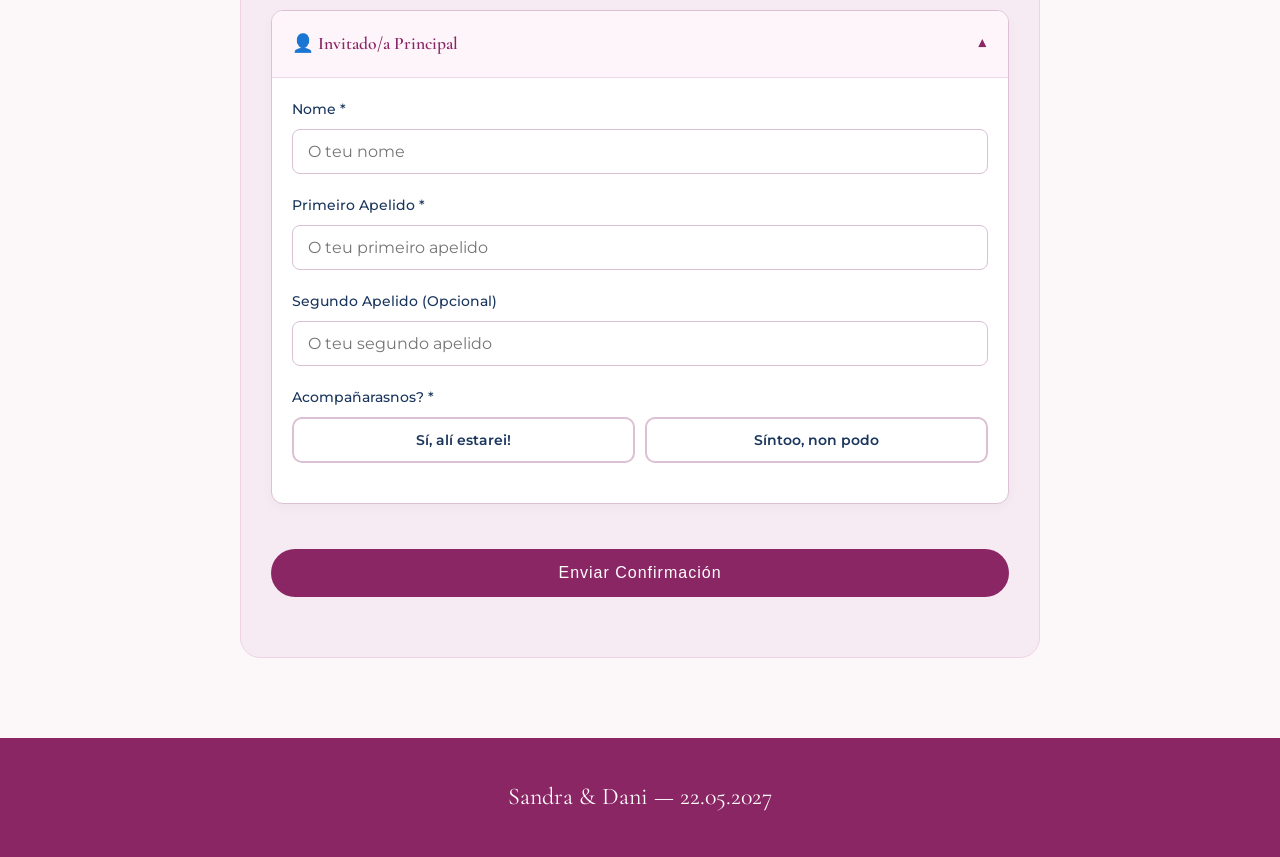
==== commit 24450f69: "Correcciones menores" ====
--- a/index.html
+++ b/index.html
@@ -108,12 +108,11 @@
                 </div>
                 <div class="timeline">
                     <div class="timeline-item">
-                        <div class="timeline-time">16:45 h</div>
+                        <div class="timeline-time">17:00 h</div>
                         <div class="timeline-location" id="i18n-bus-out1-loc">Saída desde Ourense</div>
                         <div class="timeline-desc" id="i18n-bus-out1-desc">Parada de autobús do Parque de San Lázaro</div>
                     </div>
                     <div class="timeline-item">
-                        <div class="timeline-time">17:30 h</div>
                         <div class="timeline-location" id="i18n-bus-out2-loc">Chegada á Igrexa de San Rosendo</div>
                         <div class="timeline-desc" id="i18n-bus-out2-desc">Celanova (Ceremonia relixiosa ás 18:00 h)</div>
                     </div>
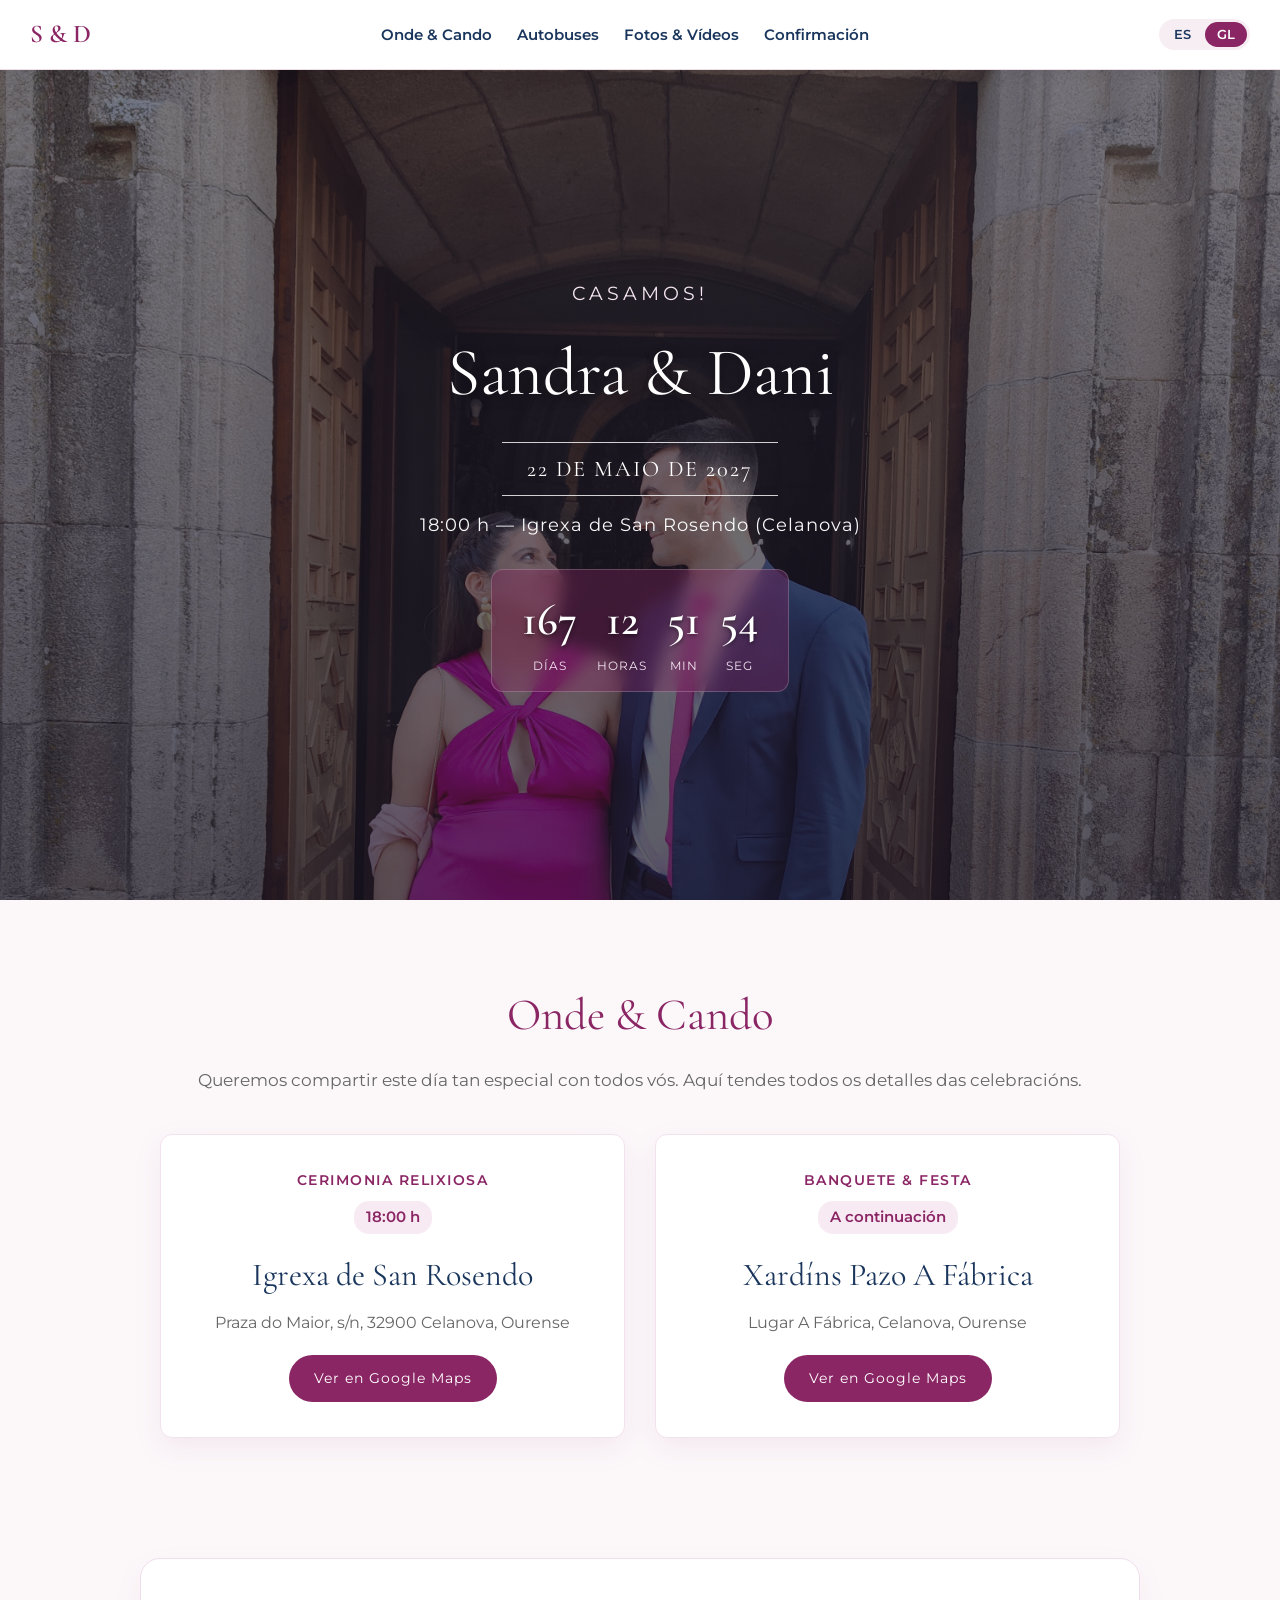
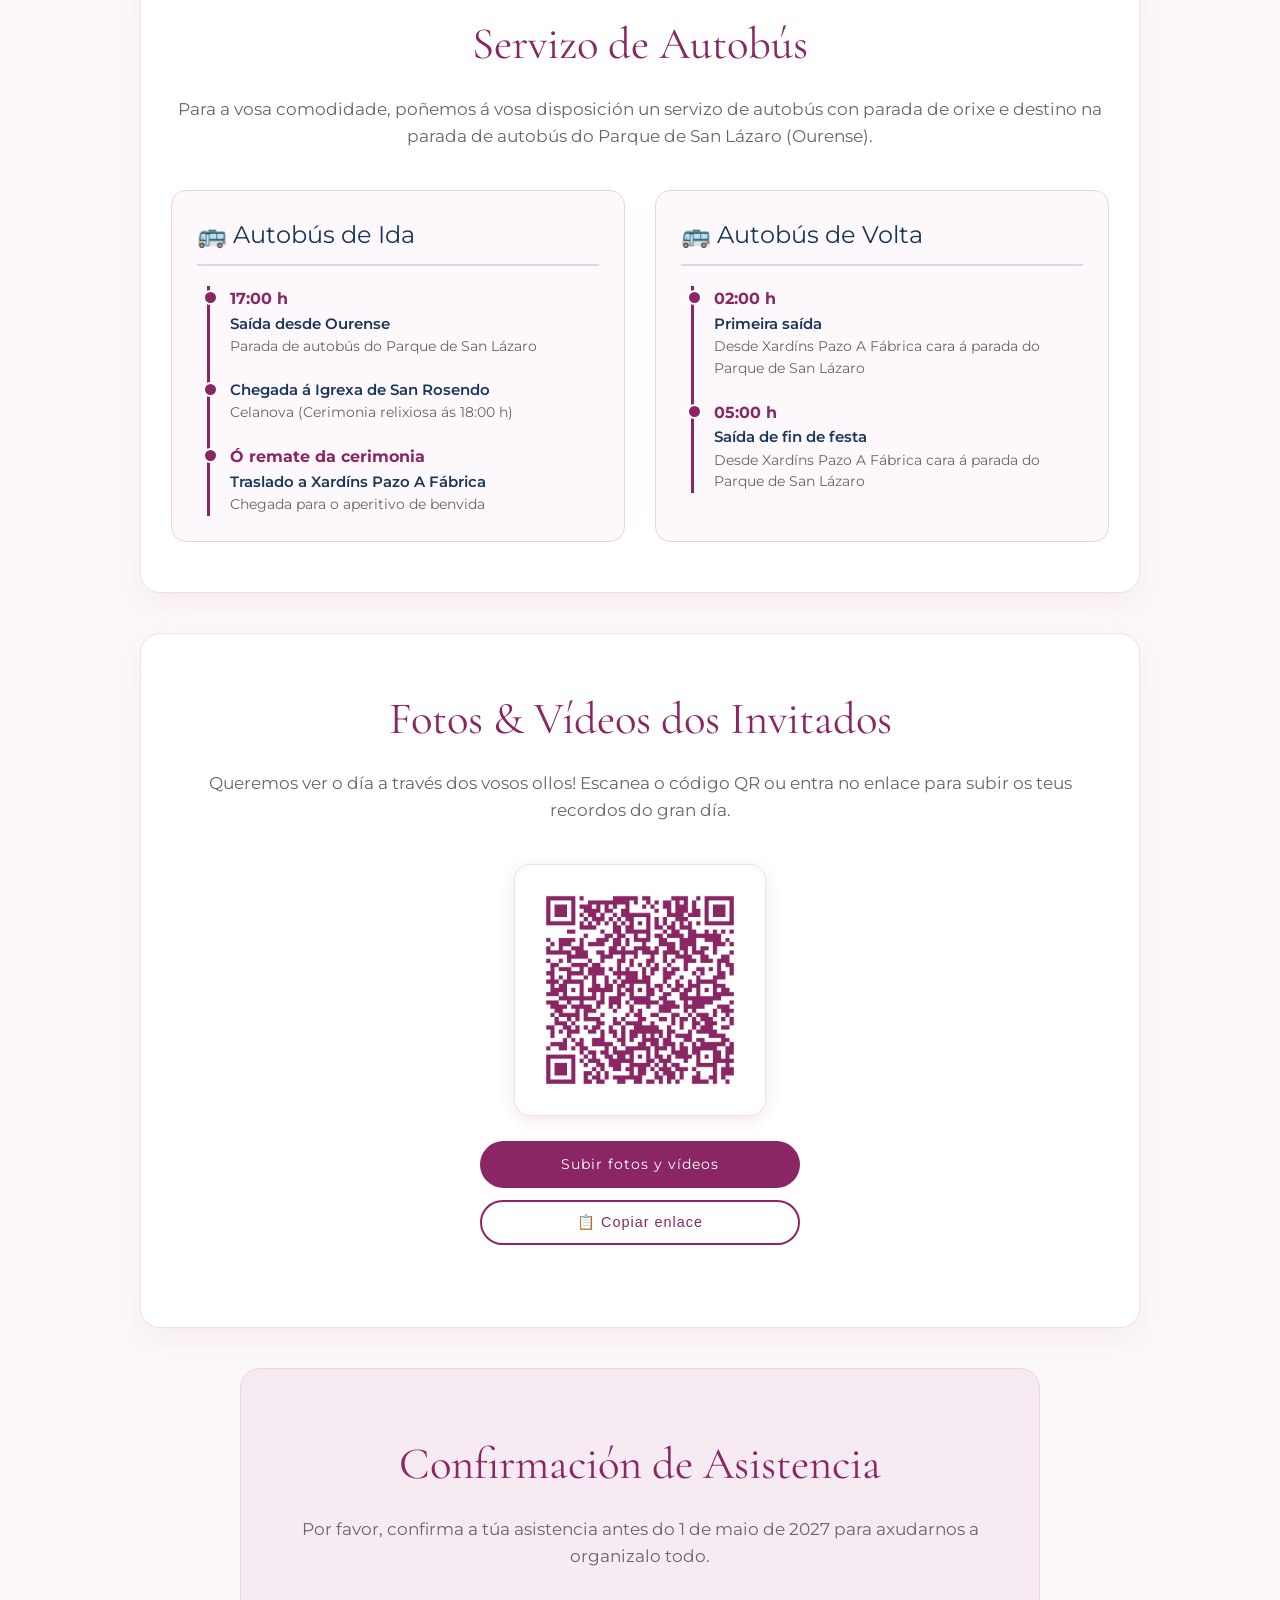
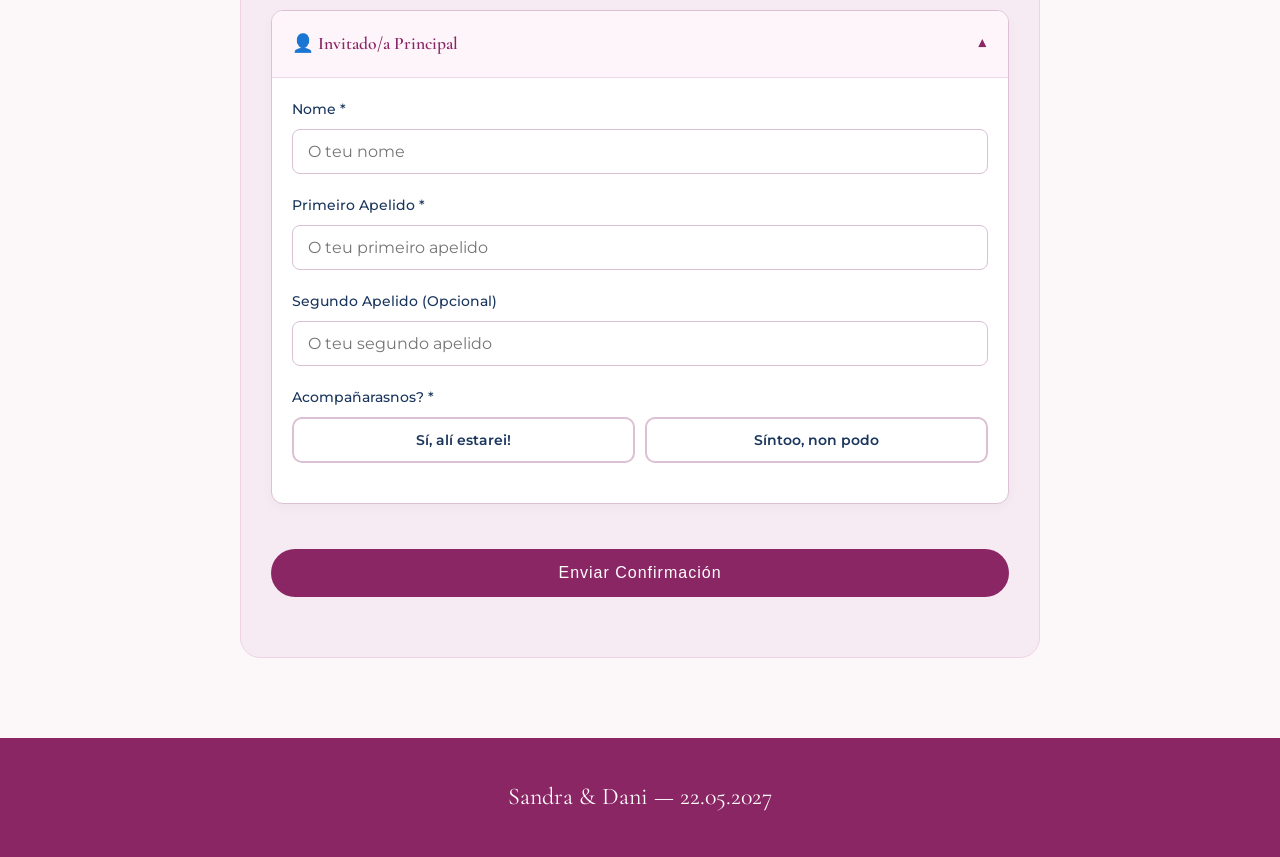
==== commit 14afddb5: "Correcciones autobuses" ====
--- a/index.html
+++ b/index.html
@@ -70,7 +70,7 @@
             <!-- Ceremonia -->
             <div class="location-card">
                 <div>
-                    <div class="tag" id="i18n-ceremony-tag">Ceremonia Relixiosa</div>
+                    <div class="tag" id="i18n-ceremony-tag">Cerimonia Relixiosa</div>
                     <div class="time-badge">18:00 h</div>
                     <h3 id="i18n-ceremony-place">Igrexa de San Rosendo</h3>
                     <p>Praza do Maior, s/n, 32900 Celanova, Ourense</p>
@@ -114,10 +114,10 @@
                     </div>
                     <div class="timeline-item">
                         <div class="timeline-location" id="i18n-bus-out2-loc">Chegada á Igrexa de San Rosendo</div>
-                        <div class="timeline-desc" id="i18n-bus-out2-desc">Celanova (Ceremonia relixiosa ás 18:00 h)</div>
-                    </div>
-                    <div class="timeline-item">
-                        <div class="timeline-time">19:15 h</div>
+                        <div class="timeline-desc" id="i18n-bus-out2-desc">Celanova (Cerimonia relixiosa ás 18:00 h)</div>
+                    </div>
+                    <div class="timeline-item">
+                        <div class="timeline-time" id="i18n-bus-out3-time">Ó remate da cerimonia</div>
                         <div class="timeline-location" id="i18n-bus-out3-loc">Traslado a Xardíns Pazo A Fábrica</div>
                         <div class="timeline-desc" id="i18n-bus-out3-desc">Chegada para o aperitivo de benvida</div>
                     </div>
@@ -131,9 +131,14 @@
                 </div>
                 <div class="timeline">
                     <div class="timeline-item">
+                        <div class="timeline-time">02:00 h</div>
+                        <div class="timeline-location" id="i18n-bus-ret1-loc">Primeira saída</div>
+                        <div class="timeline-desc" id="i18n-bus-ret1-desc">Desde Xardíns Pazo A Fábrica cara á parada do Parque de San Lázaro</div>
+                    </div>
+					<div class="timeline-item">
                         <div class="timeline-time">05:00 h</div>
                         <div class="timeline-location" id="i18n-bus-ret2-loc">Saída de fin de festa</div>
-                        <div class="timeline-desc" id="i18n-bus-ret2-desc">Desde Xardíns Pazo A Fábrica cara á parada do Parque de San Lázaro (Ourense)</div>
+                        <div class="timeline-desc" id="i18n-bus-ret2-desc">Desde Xardíns Pazo A Fábrica cara á parada do Parque de San Lázaro</div>
                     </div>
                 </div>
             </div>
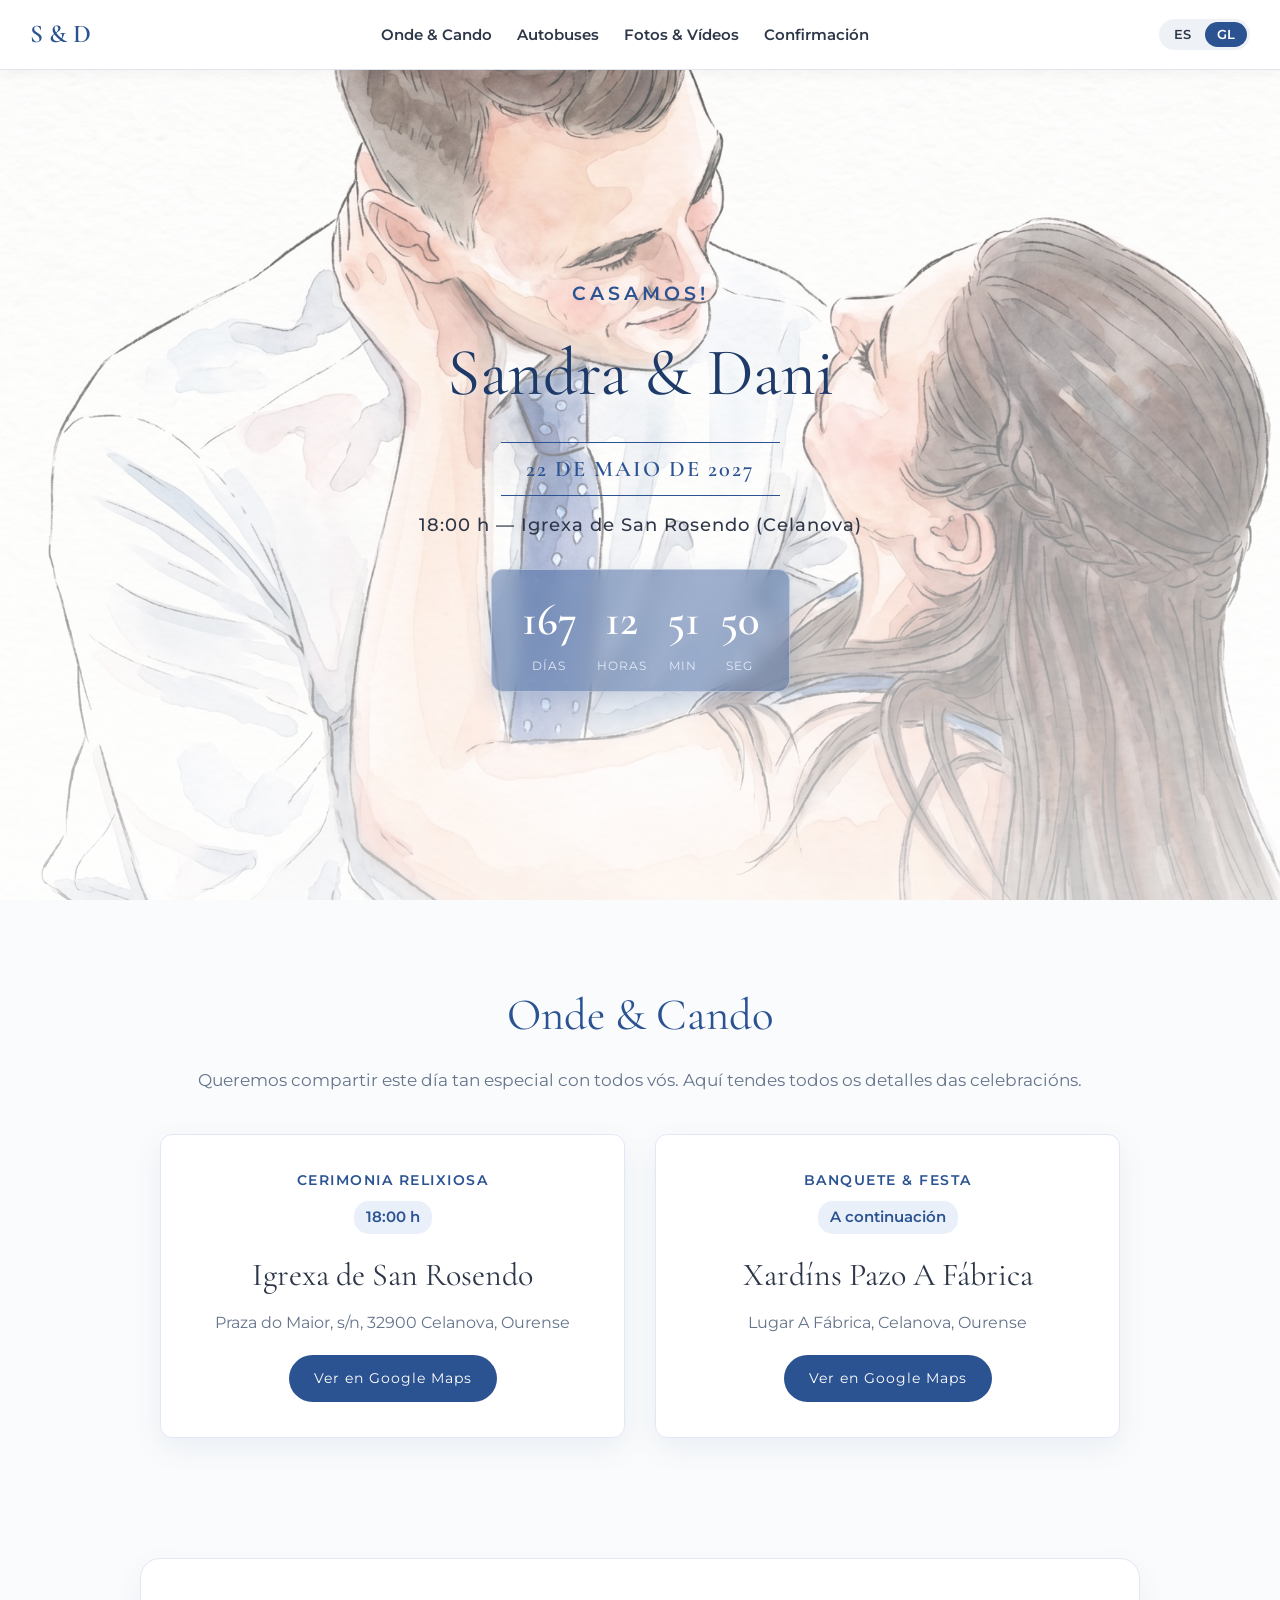
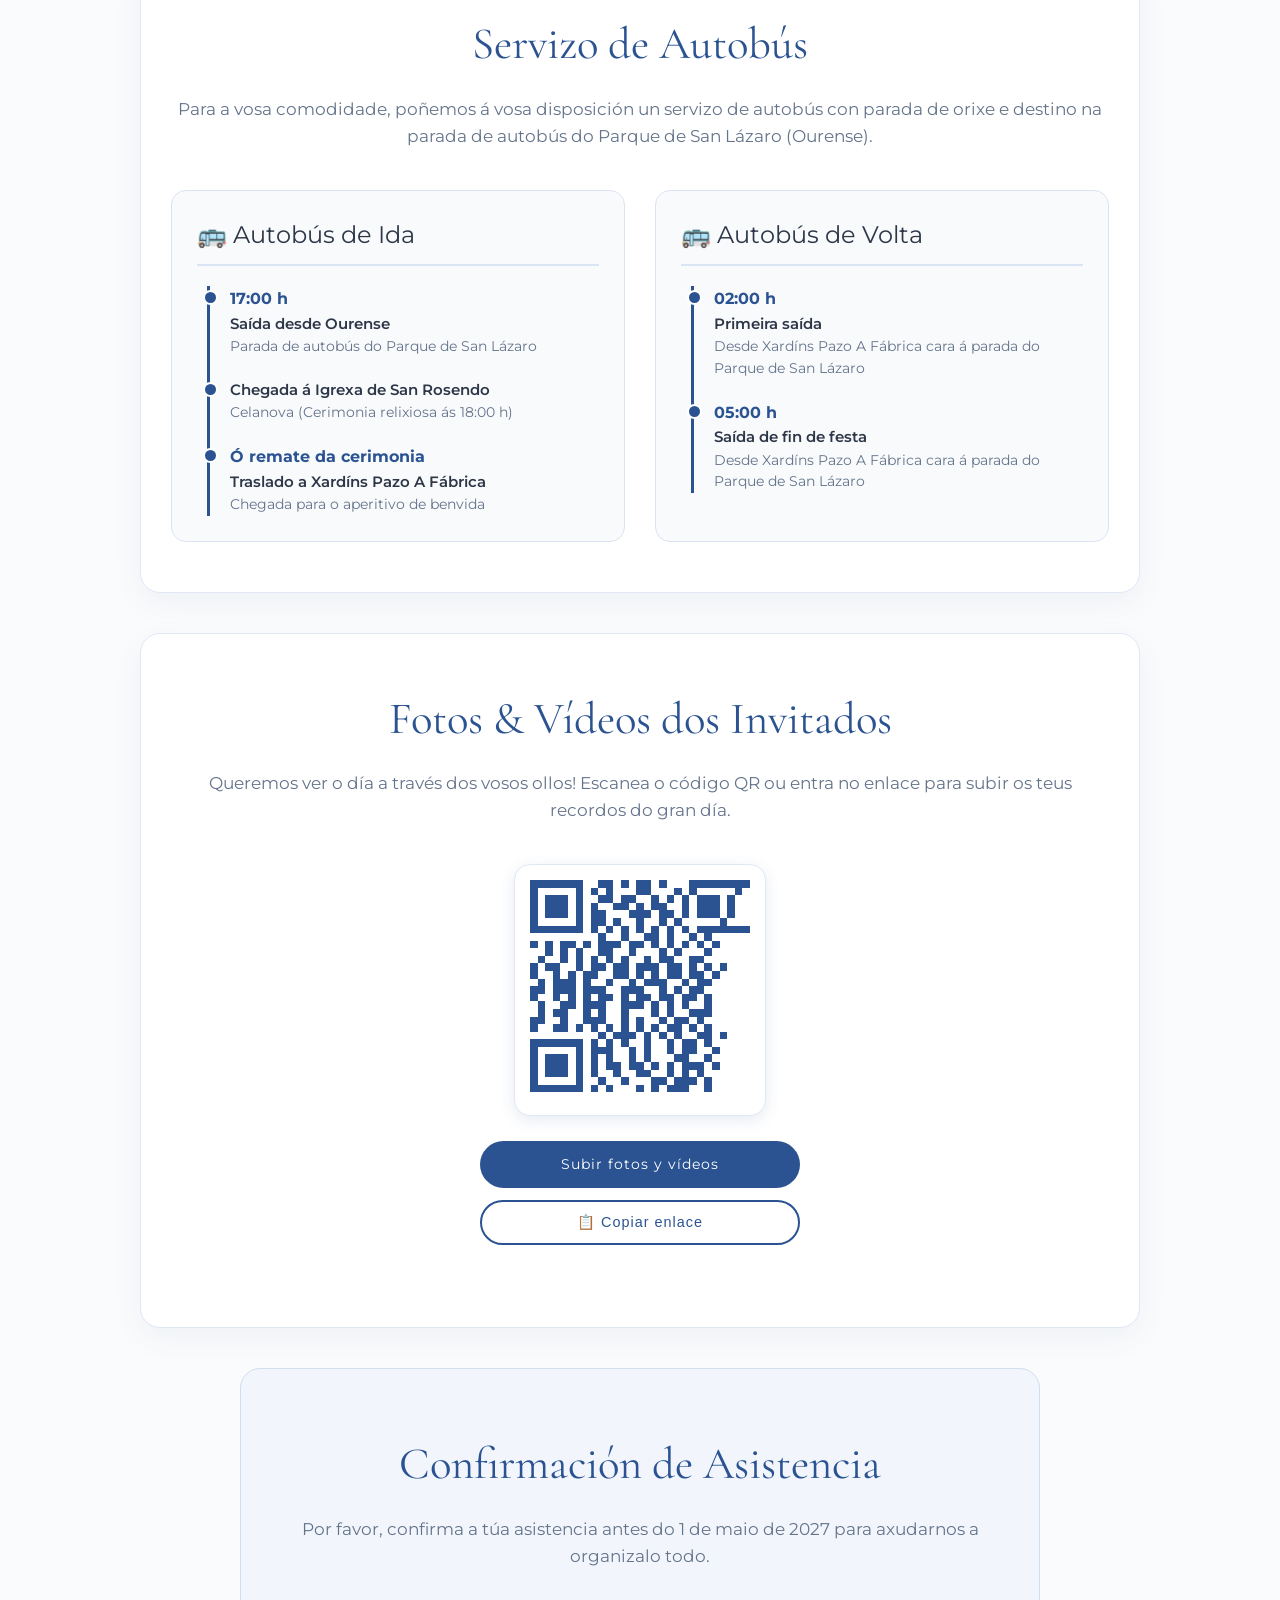
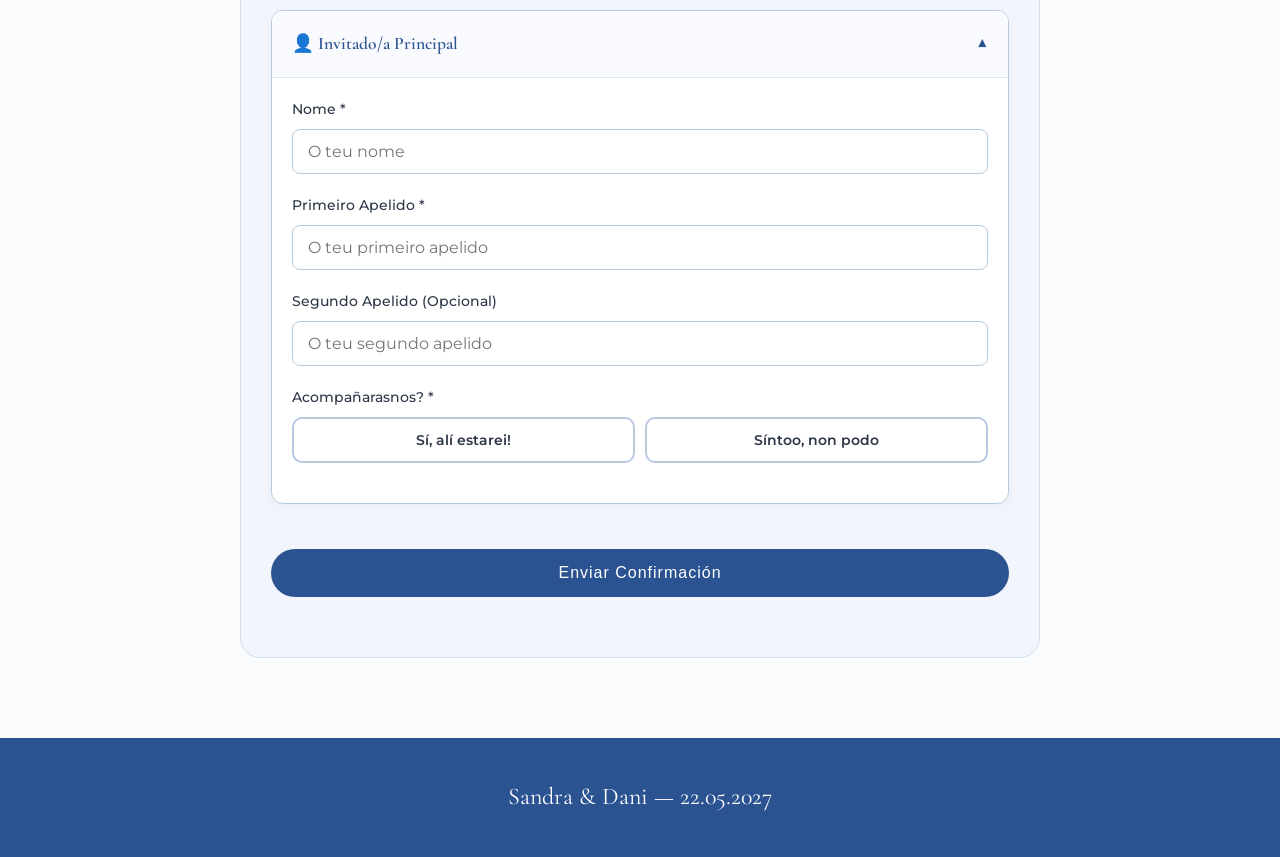
==== commit 4ed782ed: "Cambio foto portada y colores de la web" ====
--- a/index.html
+++ b/index.html
@@ -152,7 +152,7 @@
 
 		<div class="photos-card">
 			<div class="qr-container">
-				<img src="assets/images/qr-weduploader.png" alt="QR Weduploader" class="qr-img">
+				<img src="assets/images/qr-weduploader.svg" alt="QR Weduploader" class="qr-img">
 			</div>
 			<div class="photos-actions">
 				<a href="https://weduploader.com/boda-sandra-dani/fotos-videos-invitados" target="_blank" rel="noopener noreferrer" class="btn" id="i18n-btn-open-upload">
--- a/css/styles.css
+++ b/css/styles.css
@@ -1,12 +1,13 @@
 :root {
-    --color-primary: #8b2665;
-    --color-primary-dark: #631746;
-    --color-secondary: #1a365d;
-    --color-accent: #d4af37;
-    --color-bg: #fcf8fa;
+    /* Paleta inspirada en la acuarela */
+    --color-primary: #2b5392;          /* Azul cobalto / corbata */
+    --color-primary-dark: #1d3a68;     /* Azul profundo */
+    --color-secondary: #2d3748;        /* Gris noche / azulado */
+    --color-accent: #d98a72;           /* Cobre suave / mejilla acuarela */
+    --color-bg: #fafbfc;              /* Blanco acuarela de fondo */
     --color-card: #ffffff;
-    --color-text: #2c3e50;
-    --color-text-light: #666666;
+    --color-text: #2d3748;
+    --color-text-light: #64748b;
     --color-success: #28a745;
     --color-danger: #dc3545;
     --font-serif: 'Cormorant Garamond', serif;
@@ -36,6 +37,7 @@
     font-weight: 400;
 }
 
+/* NAVBAR */
 nav.navbar {
     position: fixed;
     top: 0;
@@ -43,13 +45,13 @@
     width: 100%;
     height: 70px;
     background: #ffffff;
-    border-bottom: 1px solid rgba(139, 38, 101, 0.15);
+    border-bottom: 1px solid rgba(43, 83, 146, 0.15);
     z-index: 9999;
     display: flex;
     justify-content: space-between;
     align-items: center;
     padding: 0 30px;
-    box-shadow: 0 2px 15px rgba(0,0,0,0.08);
+    box-shadow: 0 2px 15px rgba(0,0,0,0.05);
 }
 
 .nav-logo {
@@ -90,7 +92,7 @@
 }
 
 .lang-switch-container {
-    background: rgba(139, 38, 101, 0.08);
+    background: rgba(43, 83, 146, 0.08);
     border-radius: 20px;
     padding: 3px;
     display: flex;
@@ -121,6 +123,7 @@
     gap: 15px;
 }
 
+/* CABECERA (HERO) ADAPTADA A LA ILUSTRACIÓN */
 header {
     position: relative;
     height: calc(100vh - 70px);
@@ -130,12 +133,13 @@
     align-items: center;
     text-align: center;
     padding: 20px;
-    background-image: linear-gradient(to bottom, rgba(26, 20, 35, 0.55), rgba(26, 20, 35, 0.70)), 
-                      url('../assets/images/1000097874.jpg');
-    background-position: center 30%;
+    /* Degradado blanco/suave sobre la ilustración */
+    background-image: linear-gradient(to bottom, rgba(255, 255, 255, 0.35), rgba(255, 255, 255, 0.75)), 
+                      url('../assets/images/portada_ilustracion.jpg'); /* Guarda tu foto con este nombre */
+    background-position: center center;
     background-size: cover;
     background-repeat: no-repeat;
-    color: white;
+    color: var(--color-secondary);
     overflow: hidden;
 }
 
@@ -143,45 +147,48 @@
     font-size: 1.2rem;
     letter-spacing: 4px;
     text-transform: uppercase;
-    color: #f5e6f0;
+    color: var(--color-primary);
+    font-weight: 600;
     margin-bottom: 10px;
 }
 
 header h1 {
     font-size: 4.2rem;
-    color: #ffffff;
+    color: var(--color-primary-dark);
     margin-bottom: 15px;
-    text-shadow: 0 4px 12px rgba(0,0,0,0.4);
+    text-shadow: 0 2px 10px rgba(255, 255, 255, 0.8);
 }
 
 header .date-badge {
     font-size: 1.4rem;
     font-family: var(--font-serif);
-    border-top: 1px solid rgba(255, 255, 255, 0.8);
-    border-bottom: 1px solid rgba(255, 255, 255, 0.8);
+    border-top: 1px solid var(--color-primary);
+    border-bottom: 1px solid var(--color-primary);
     padding: 8px 25px;
     letter-spacing: 2px;
-    color: #ffffff;
+    color: var(--color-primary);
+    font-weight: 600;
 }
 
 header .start-info {
     margin-top: 15px;
     font-size: 1.1rem;
     letter-spacing: 1px;
-    color: #f8f9fa;
-    font-weight: 400;
+    color: var(--color-secondary);
+    font-weight: 500;
 }
 
 .countdown-container {
     margin-top: 30px;
     display: flex;
     gap: 20px;
-    background: rgba(139, 38, 101, 0.35);
-    padding: 15px 30px;
+	background: rgba(43, 83, 146, 0.45);    
+	padding: 15px 30px;
     border-radius: 12px;
     backdrop-filter: blur(8px);
     -webkit-backdrop-filter: blur(8px);
-    border: 1px solid rgba(255, 255, 255, 0.2);
+    border: 1px solid rgba(255, 255, 255, 0.4);
+    box-shadow: 0 10px 25px rgba(43, 83, 146, 0.2);
 }
 
 .countdown-item {
@@ -195,14 +202,13 @@
     font-size: 2.8rem;
     font-weight: 600;
     color: #ffffff;
-    text-shadow: 0 2px 4px rgba(0,0,0,0.5);
 }
 
 .countdown-label {
     font-size: 0.75rem;
     text-transform: uppercase;
     letter-spacing: 1px;
-    color: #f3e5f0;
+    color: #e2eaf8;
 }
 
 section {
@@ -234,8 +240,8 @@
     background: var(--color-card);
     border-radius: 12px;
     padding: 35px 25px;
-    box-shadow: 0 10px 30px rgba(139, 38, 101, 0.08);
-    border: 1px solid #f2e2ed;
+    box-shadow: 0 10px 30px rgba(43, 83, 146, 0.08);
+    border: 1px solid #e1e8f5;
     display: flex;
     flex-direction: column;
     justify-content: space-between;
@@ -258,7 +264,7 @@
 
 .location-card .time-badge {
     display: inline-block;
-    background-color: #f8eaf3;
+    background-color: #eaf0fa;
     color: var(--color-primary);
     font-weight: 600;
     font-size: 0.95rem;
@@ -289,16 +295,16 @@
 .btn:hover {
     background-color: var(--color-primary-dark);
     transform: translateY(-2px);
-    box-shadow: 0 4px 12px rgba(139, 38, 101, 0.25);
-}
-
-.bus-section {
+    box-shadow: 0 4px 12px rgba(43, 83, 146, 0.25);
+}
+
+.bus-section, .photos-section {
     background: #ffffff;
     border-radius: 20px;
     padding: 50px 30px;
     margin: 40px auto;
-    box-shadow: 0 10px 30px rgba(139, 38, 101, 0.06);
-    border: 1px solid #f0dfeb;
+    box-shadow: 0 10px 30px rgba(43, 83, 146, 0.06);
+    border: 1px solid #e1e8f5;
 }
 
 .bus-timeline-grid {
@@ -310,10 +316,10 @@
 }
 
 .bus-card {
-    background: #fdf8fb;
+    background: #f8fafc;
     border-radius: 15px;
     padding: 25px;
-    border: 1px solid #ebd3e3;
+    border: 1px solid #dbe4f3;
     position: relative;
 }
 
@@ -324,7 +330,7 @@
     display: flex;
     align-items: center;
     gap: 10px;
-    border-bottom: 2px solid #e8d0e0;
+    border-bottom: 2px solid #dbe4f3;
     padding-bottom: 10px;
 }
 
@@ -373,15 +379,7 @@
     color: var(--color-text-light);
 }
 
-.photos-section {
-    background: #ffffff;
-    border-radius: 20px;
-    padding: 50px 30px;
-    margin: 40px auto;
-    box-shadow: 0 10px 30px rgba(139, 38, 101, 0.06);
-    border: 1px solid #f0dfeb;
-}
-
+/* SECCIÓN FOTOS */
 .photos-card {
     display: flex;
     flex-direction: column;
@@ -394,8 +392,8 @@
     background: #ffffff;
     padding: 15px;
     border-radius: 16px;
-    box-shadow: 0 4px 15px rgba(139, 38, 101, 0.12);
-    border: 1px solid #f0dfeb;
+    box-shadow: 0 4px 15px rgba(43, 83, 146, 0.12);
+    border: 1px solid #e1e8f5;
 }
 
 .qr-img {
@@ -426,7 +424,7 @@
 }
 
 .btn-secondary:hover {
-    background-color: #fdf5f9;
+    background-color: #f2f6fc;
     color: var(--color-primary-dark);
 }
 
@@ -443,13 +441,14 @@
     opacity: 1;
 }
 
+/* RSVP FORM */
 .rsvp-section {
-    background-color: #f7ebf3;
+    background-color: #f2f6fc;
     border-radius: 20px;
     padding: 60px 30px;
     max-width: 800px;
     margin: 40px auto 80px;
-    border: 1px solid #eed3e5;
+    border: 1px solid #d0deef;
 }
 
 .form-group {
@@ -470,7 +469,7 @@
 .form-group textarea {
     width: 100%;
     padding: 12px 15px;
-    border: 1px solid #dcc0d4;
+    border: 1px solid #b8cae0;
     border-radius: 8px;
     font-family: inherit;
     font-size: 1rem;
@@ -482,7 +481,7 @@
 .form-group textarea:focus {
     outline: none;
     border-color: var(--color-primary);
-    box-shadow: 0 0 0 3px rgba(139, 38, 101, 0.15);
+    box-shadow: 0 0 0 3px rgba(43, 83, 146, 0.15);
 }
 
 .btn-group-toggle {
@@ -497,7 +496,7 @@
     min-width: 120px;
     padding: 12px 14px;
     background-color: white;
-    border: 2px solid #dcc0d4;
+    border: 2px solid #b8cae0;
     border-radius: 10px;
     color: var(--color-secondary);
     font-family: var(--font-sans);
@@ -510,7 +509,7 @@
 
 .btn-toggle:hover {
     border-color: var(--color-primary);
-    background-color: #fdf5f9;
+    background-color: #f8fafd;
 }
 
 .btn-toggle.active-green {
@@ -531,12 +530,12 @@
     background-color: var(--color-primary) !important;
     border-color: var(--color-primary) !important;
     color: white !important;
-    box-shadow: 0 4px 12px rgba(139, 38, 101, 0.3);
+    box-shadow: 0 4px 12px rgba(43, 83, 146, 0.3);
 }
 
 .person-card {
     background: #ffffff;
-    border: 1px solid #dcc0d4;
+    border: 1px solid #b8cae0;
     border-radius: 12px;
     margin-bottom: 20px;
     overflow: hidden;
@@ -545,19 +544,19 @@
 }
 
 .person-card-header {
-    background: #fdf5f9;
+    background: #f8fafd;
     padding: 18px 20px;
     display: flex;
     justify-content: space-between;
     align-items: center;
     cursor: pointer;
     user-select: none;
-    border-bottom: 1px solid #f0d5e6;
+    border-bottom: 1px solid #e1e8f5;
     transition: background 0.3s ease;
 }
 
 .person-card-header:hover {
-    background: #f8ebf3;
+    background: #eef3fa;
 }
 
 .person-card-header h4 {
@@ -620,7 +619,7 @@
 }
 
 .btn-add-companion:hover {
-    background-color: #fcf2f8;
+    background-color: #f2f6fc;
 }
 
 .status-msg {
@@ -661,7 +660,7 @@
         background: #ffffff;
         flex-direction: column;
         gap: 0;
-        border-bottom: 1px solid rgba(139, 38, 101, 0.15);
+        border-bottom: 1px solid rgba(43, 83, 146, 0.15);
         box-shadow: 0 10px 20px rgba(0,0,0,0.1);
         display: none;
         padding: 10px 0;
@@ -672,7 +671,7 @@
         display: block;
         padding: 12px 0;
         width: 100%;
-        border-bottom: 1px solid #f8ebf3;
+        border-bottom: 1px solid #eaf0fa;
     }
     header h1 { font-size: 2.8rem; }
     .countdown-container { gap: 10px; padding: 10px 15px; }
@@ -680,4 +679,4 @@
     section { padding: 40px 15px; }
     .bus-timeline-grid { grid-template-columns: 1fr; }
     .btn-toggle { min-width: 100%; }
-}
+}
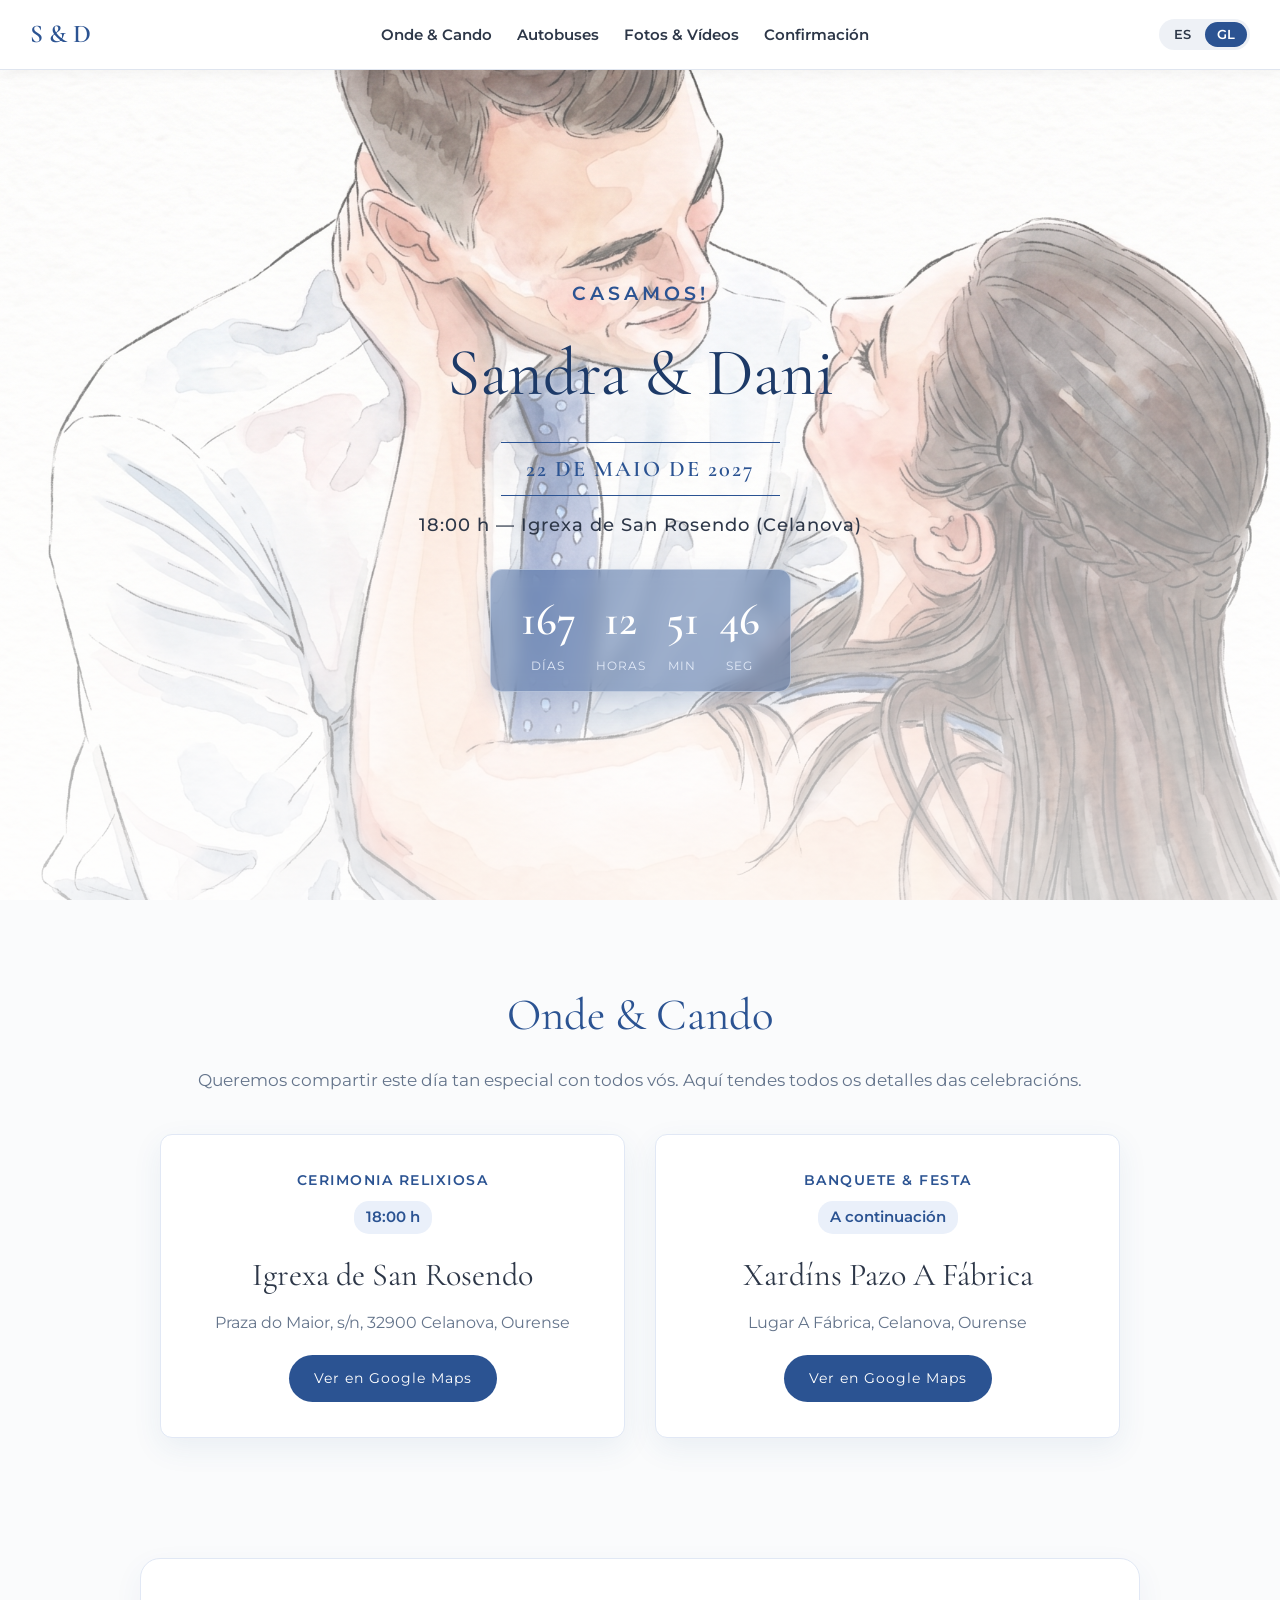
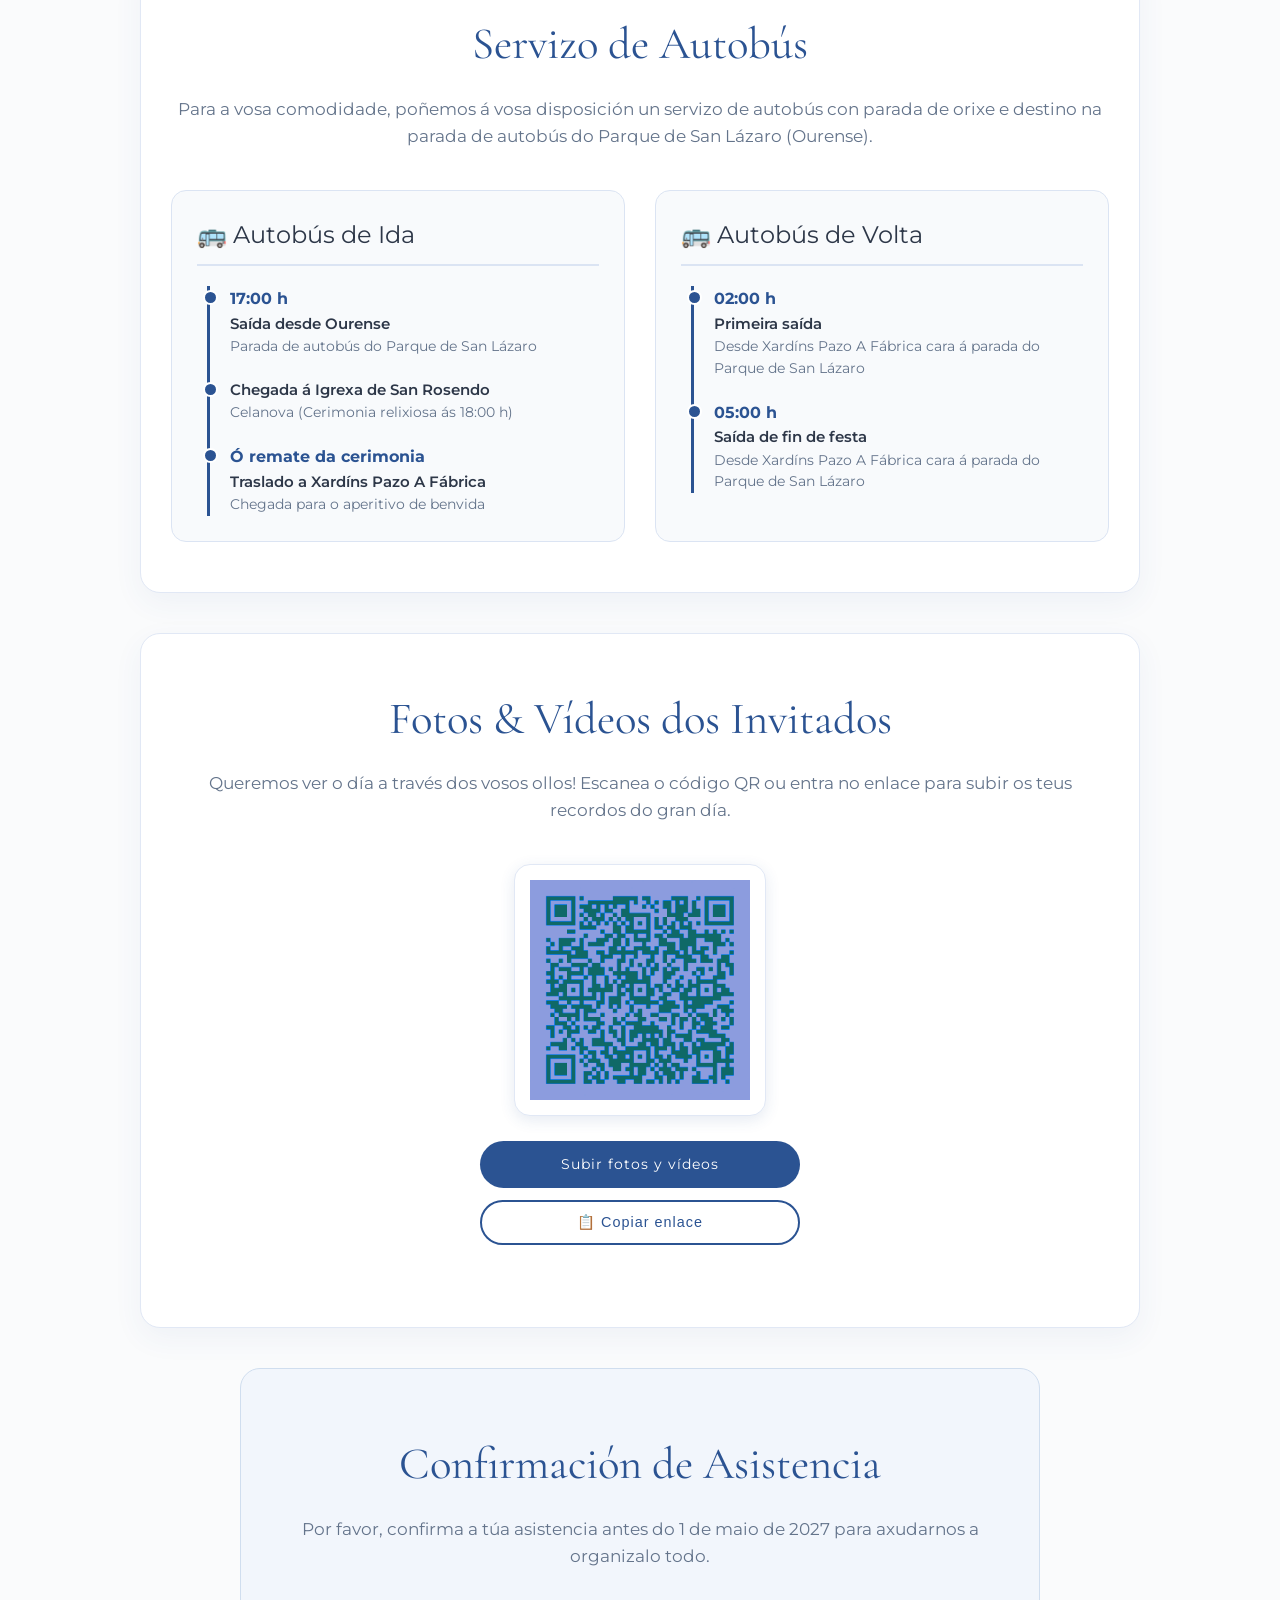
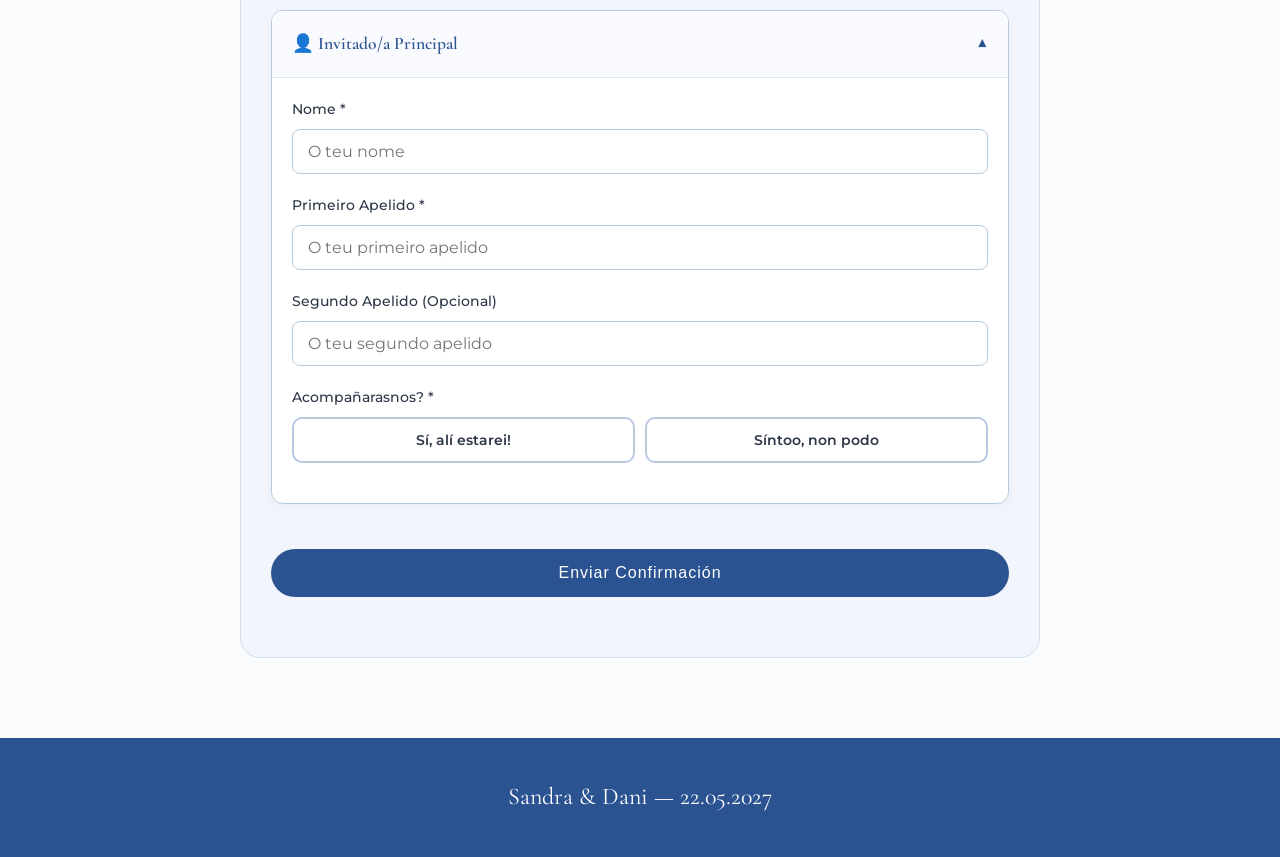
==== commit 374237f7: "Cambio foto portada y colores de la web" ====
--- a/index.html
+++ b/index.html
@@ -152,7 +152,7 @@
 
 		<div class="photos-card">
 			<div class="qr-container">
-				<img src="assets/images/qr-weduploader.svg" alt="QR Weduploader" class="qr-img">
+				<img src="assets/images/qr-weduploader.png" alt="QR Weduploader" class="qr-img">
 			</div>
 			<div class="photos-actions">
 				<a href="https://weduploader.com/boda-sandra-dani/fotos-videos-invitados" target="_blank" rel="noopener noreferrer" class="btn" id="i18n-btn-open-upload">
--- a/css/styles.css
+++ b/css/styles.css
@@ -401,6 +401,7 @@
     height: 220px;
     display: block;
     object-fit: contain;
+    filter: invert(29%) sepia(43%) saturate(1638%) hue-rotate(192deg) brightness(92%) contrast(88%);
 }
 
 .photos-actions {
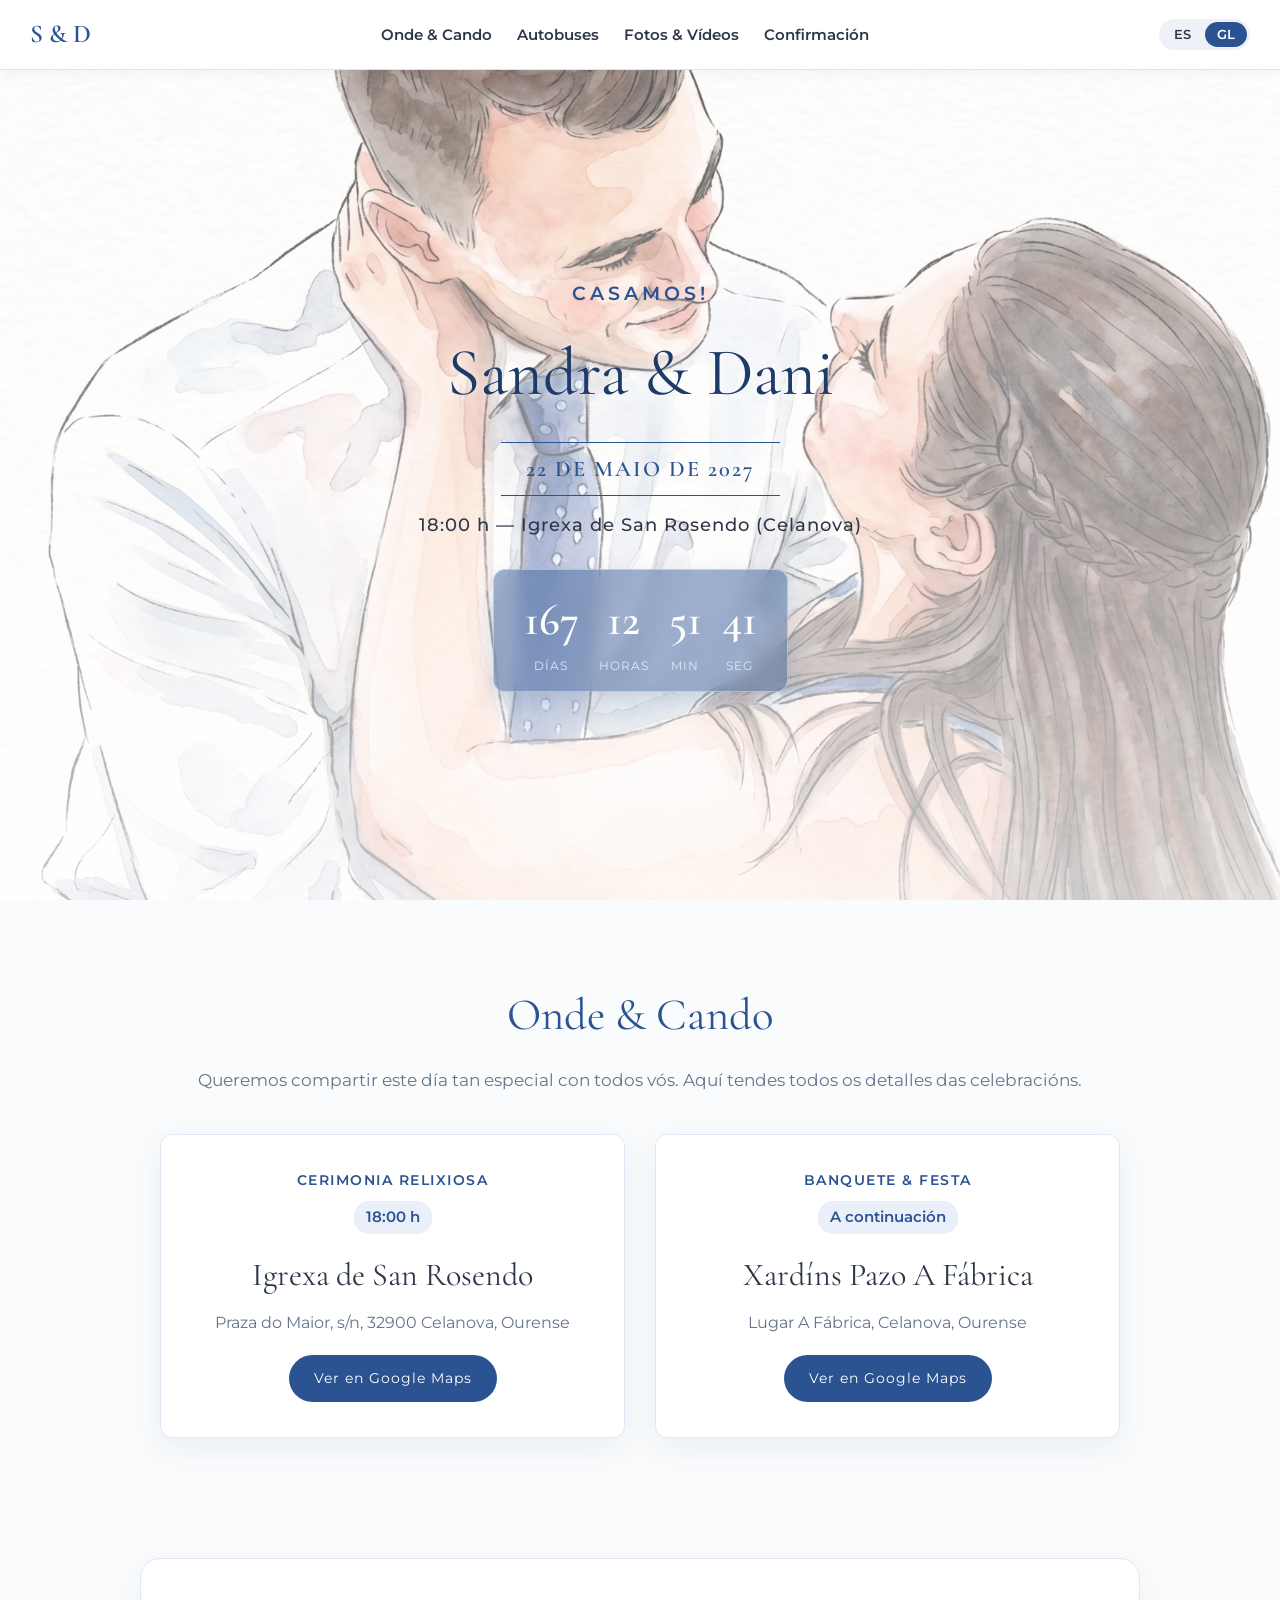
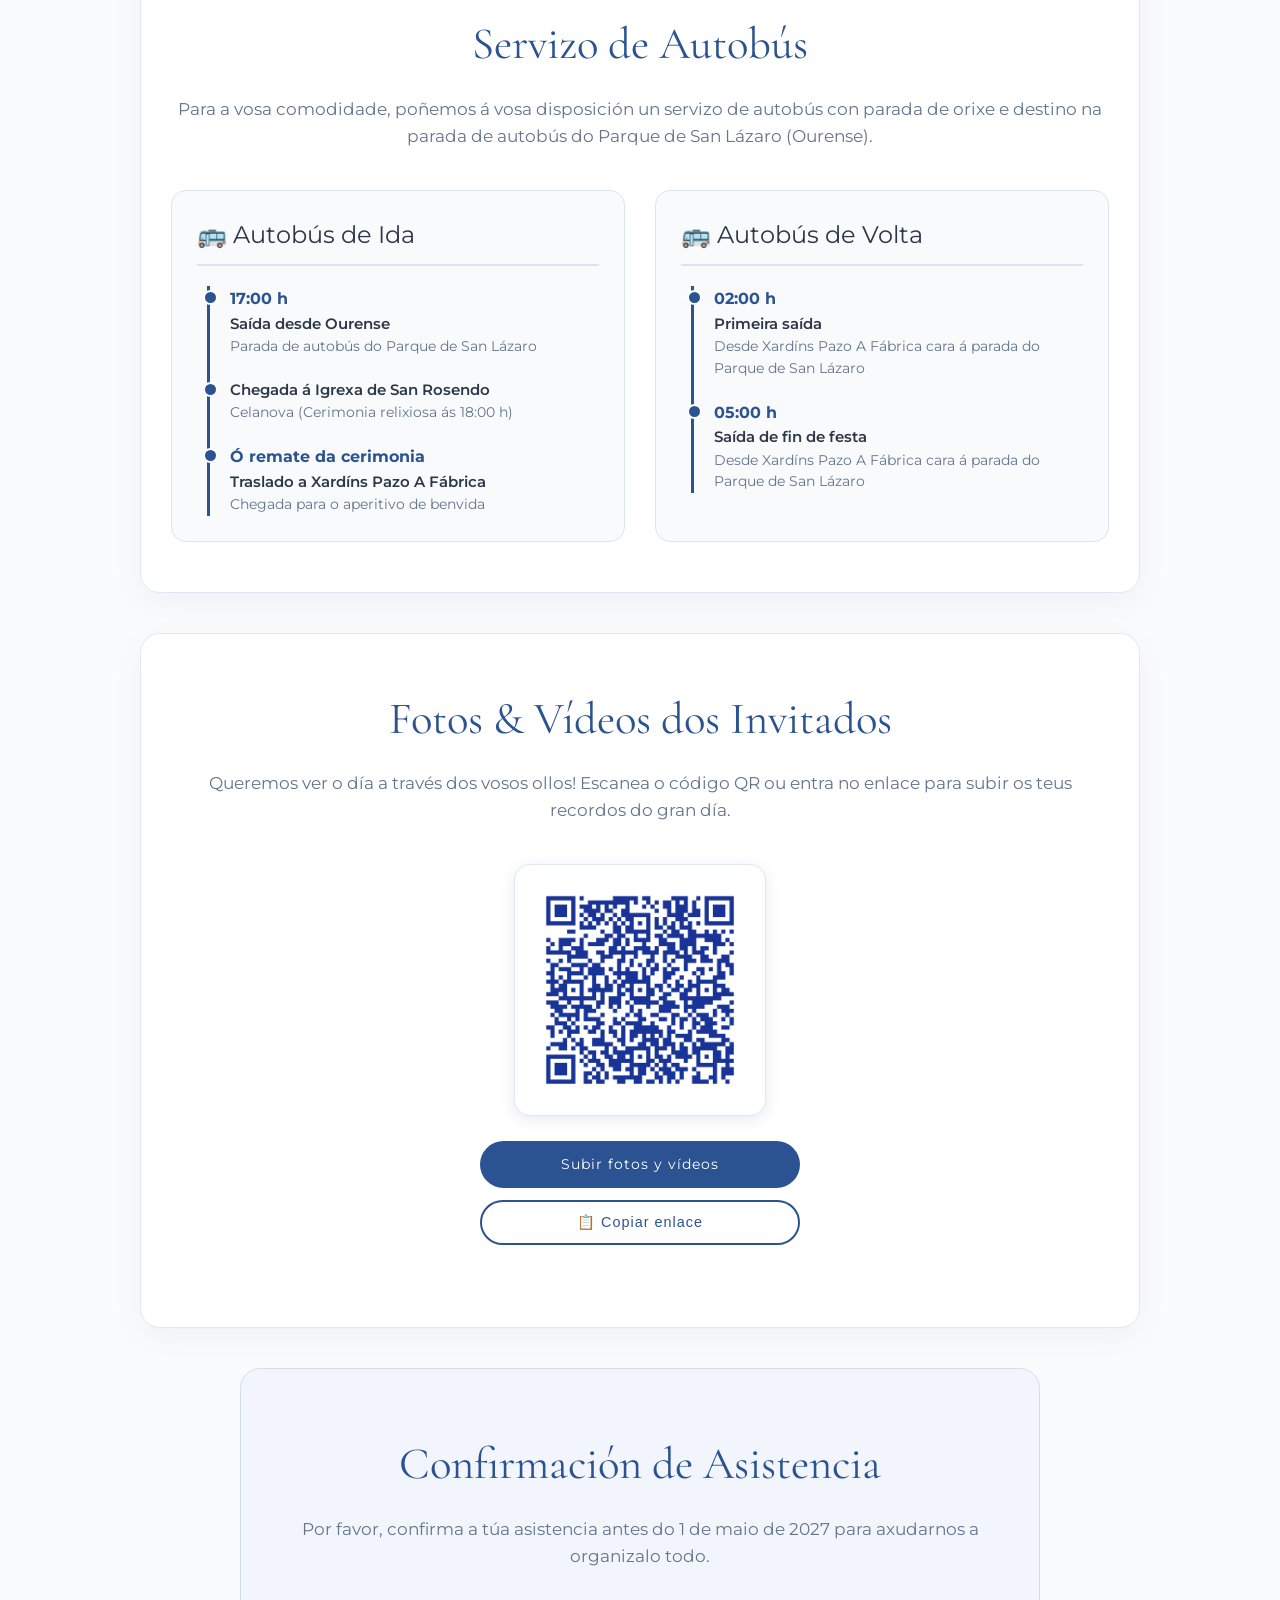
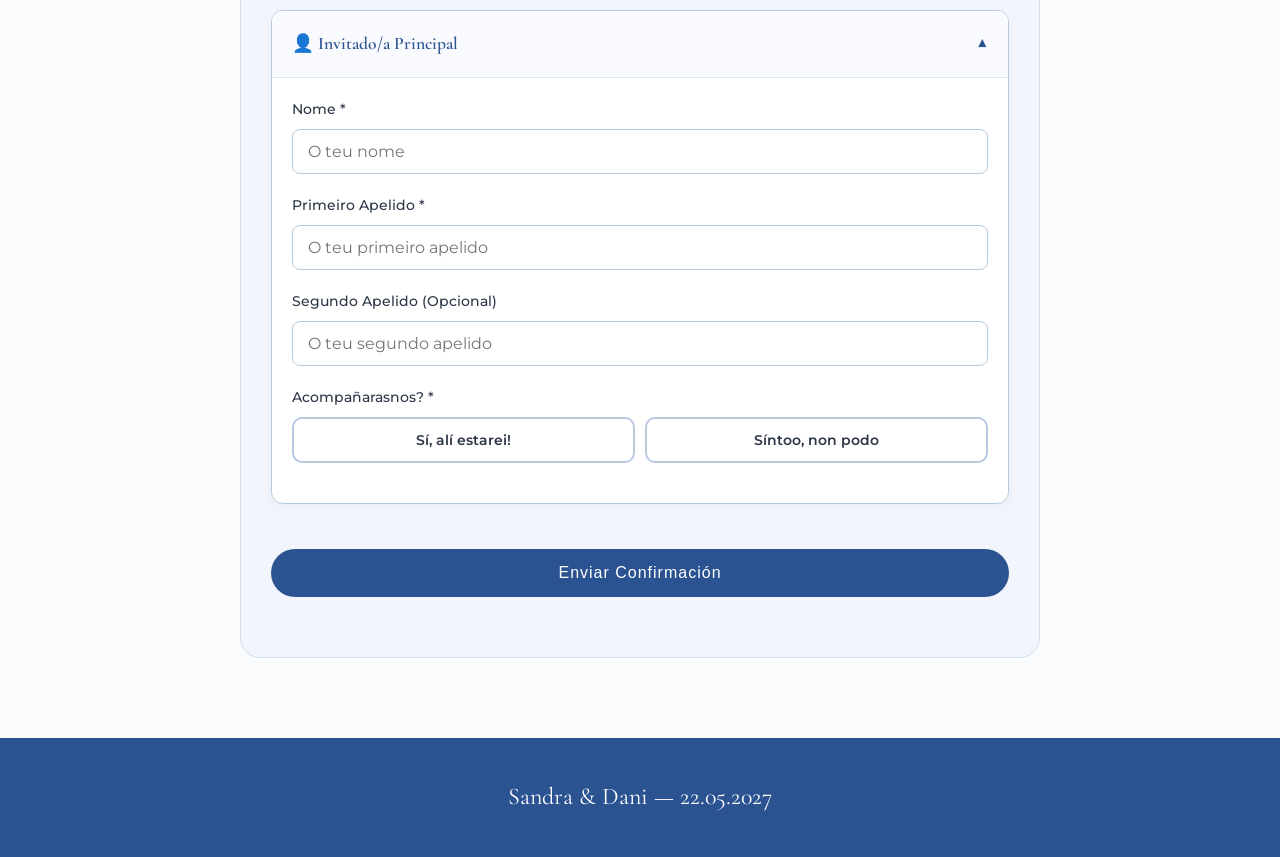
==== commit 8aec596e: "Cambio foto portada y colores de la web" ====
--- a/index.html
+++ b/index.html
@@ -152,7 +152,7 @@
 
 		<div class="photos-card">
 			<div class="qr-container">
-				<img src="assets/images/qr-weduploader.png" alt="QR Weduploader" class="qr-img">
+				<img src="assets/images/qr-weduploader.jpg" alt="QR Weduploader" class="qr-img">
 			</div>
 			<div class="photos-actions">
 				<a href="https://weduploader.com/boda-sandra-dani/fotos-videos-invitados" target="_blank" rel="noopener noreferrer" class="btn" id="i18n-btn-open-upload">
--- a/css/styles.css
+++ b/css/styles.css
@@ -401,7 +401,6 @@
     height: 220px;
     display: block;
     object-fit: contain;
-    filter: invert(29%) sepia(43%) saturate(1638%) hue-rotate(192deg) brightness(92%) contrast(88%);
 }
 
 .photos-actions {
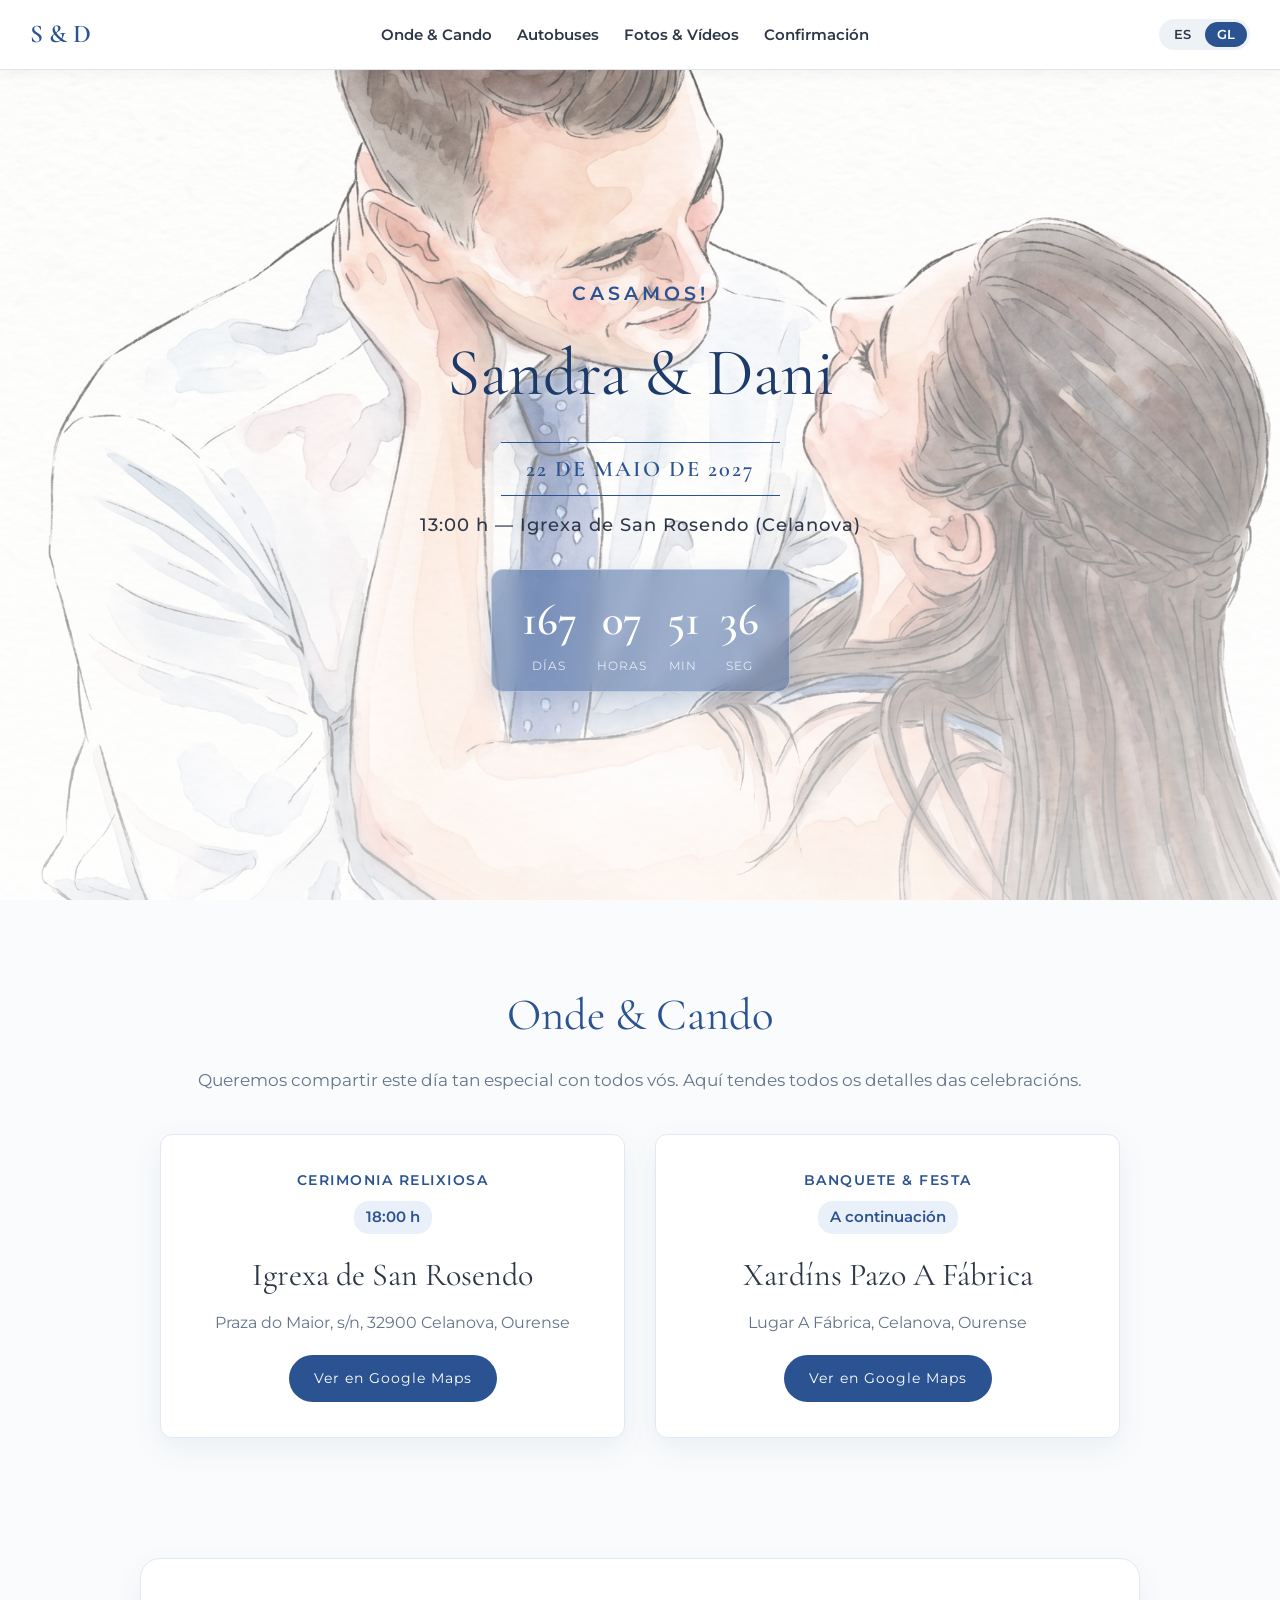
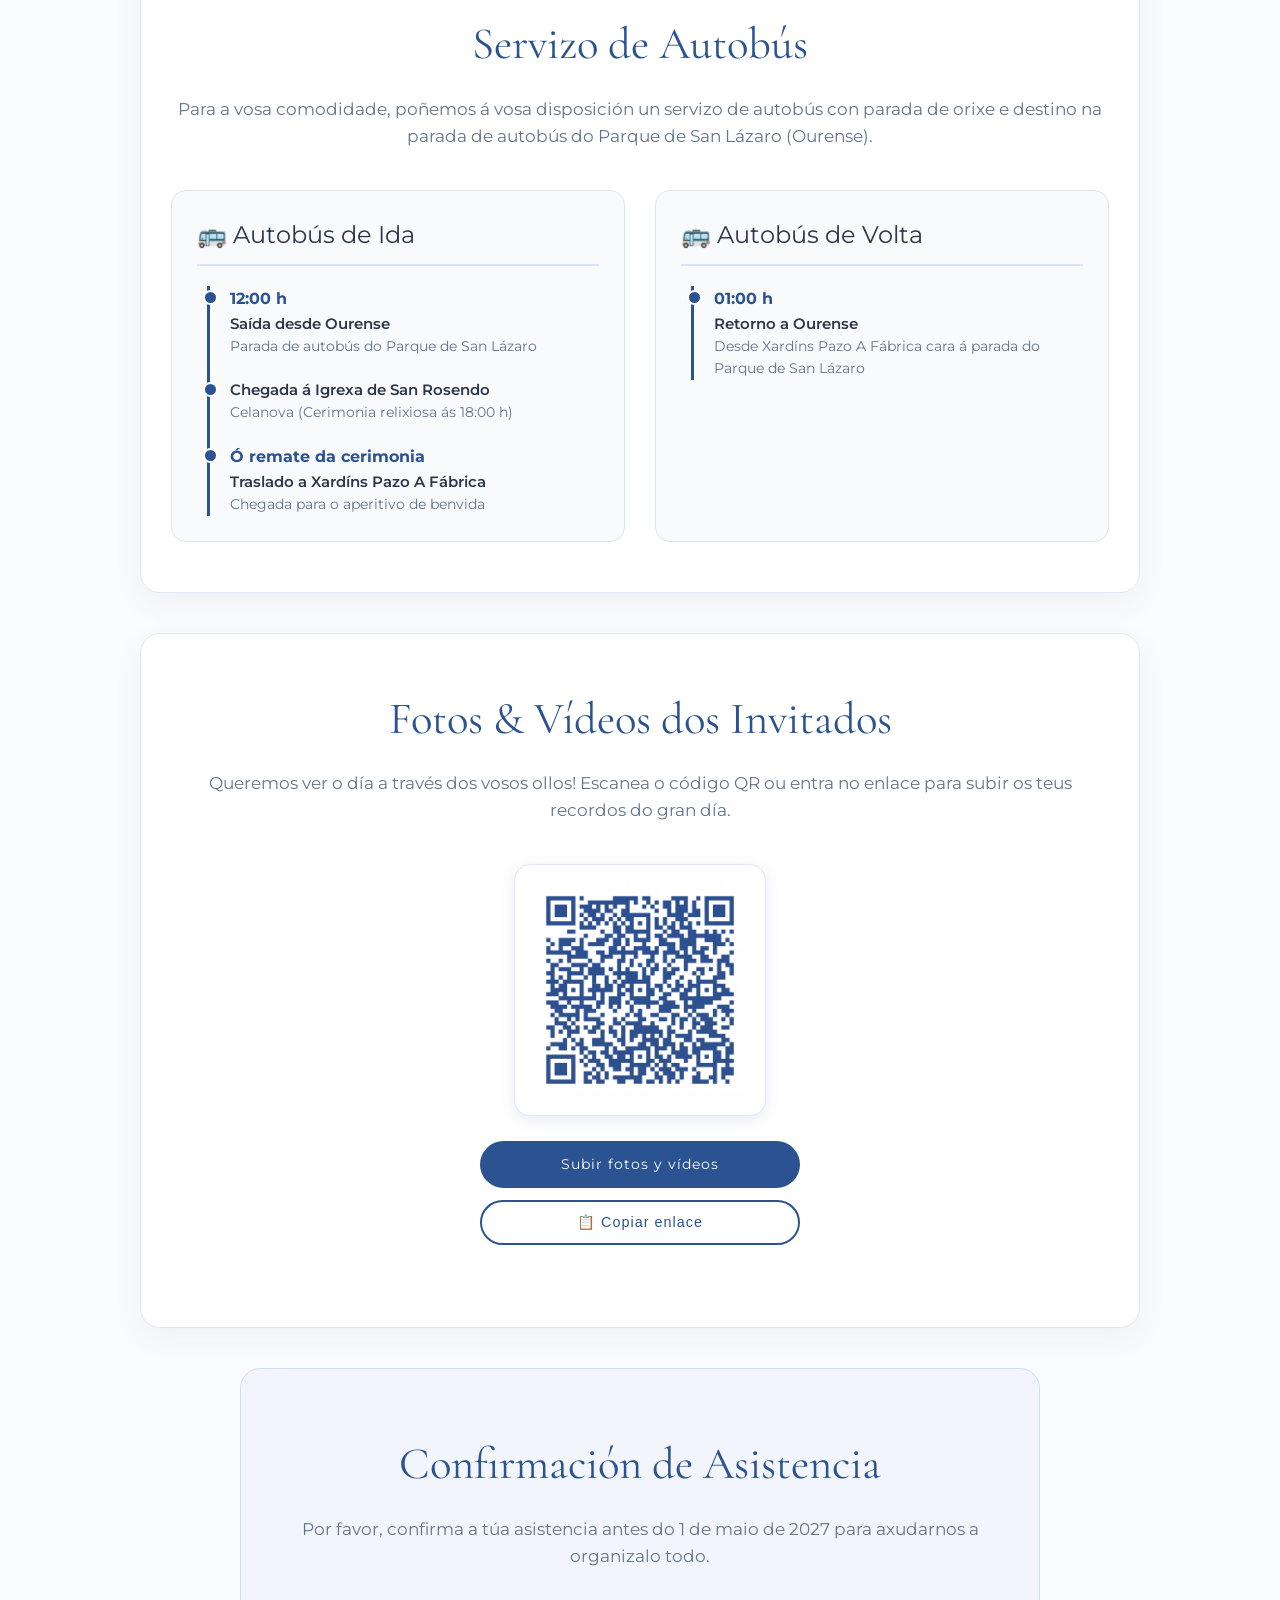
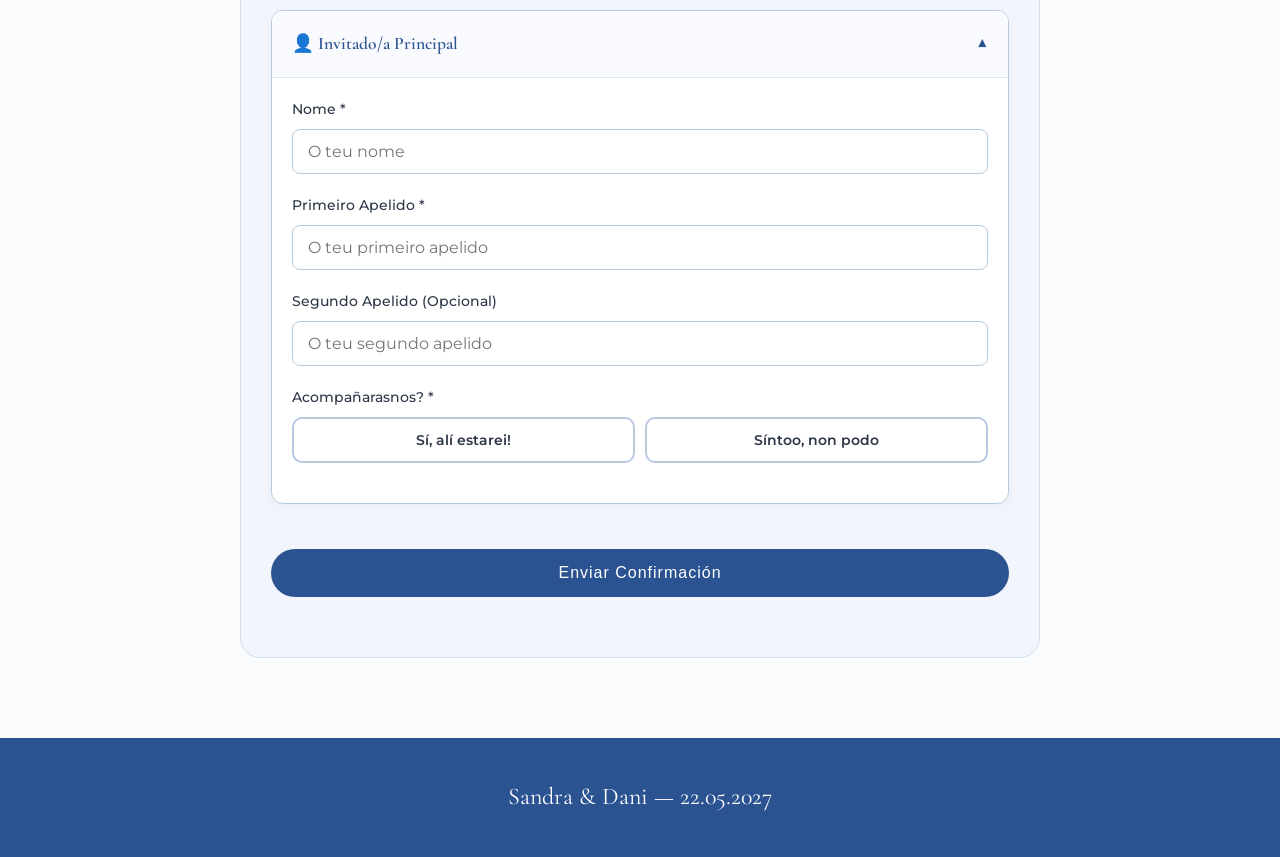
==== commit b3cb8c05: "Actualizacion hora boda y buses" ====
--- a/index.html
+++ b/index.html
@@ -38,7 +38,7 @@
         <p class="subtitle" id="i18n-hero-subtitle">Casamos!</p>
         <h1>Sandra & Dani</h1>
         <div class="date-badge" id="i18n-hero-date">22 DE MAIO DE 2027</div>
-        <p class="start-info" id="i18n-hero-start">18:00 h — Igrexa de San Rosendo (Celanova)</p>
+        <p class="start-info" id="i18n-hero-start">13:00 h — Igrexa de San Rosendo (Celanova)</p>
 
         <!-- Cuenta Atrás -->
         <div class="countdown-container">
@@ -108,13 +108,13 @@
                 </div>
                 <div class="timeline">
                     <div class="timeline-item">
-                        <div class="timeline-time">17:00 h</div>
+                        <div class="timeline-time">12:00 h</div>
                         <div class="timeline-location" id="i18n-bus-out1-loc">Saída desde Ourense</div>
                         <div class="timeline-desc" id="i18n-bus-out1-desc">Parada de autobús do Parque de San Lázaro</div>
                     </div>
                     <div class="timeline-item">
                         <div class="timeline-location" id="i18n-bus-out2-loc">Chegada á Igrexa de San Rosendo</div>
-                        <div class="timeline-desc" id="i18n-bus-out2-desc">Celanova (Cerimonia relixiosa ás 18:00 h)</div>
+                        <div class="timeline-desc" id="i18n-bus-out2-desc">Celanova (Cerimonia relixiosa ás 13:00 h)</div>
                     </div>
                     <div class="timeline-item">
                         <div class="timeline-time" id="i18n-bus-out3-time">Ó remate da cerimonia</div>
@@ -131,14 +131,9 @@
                 </div>
                 <div class="timeline">
                     <div class="timeline-item">
-                        <div class="timeline-time">02:00 h</div>
-                        <div class="timeline-location" id="i18n-bus-ret1-loc">Primeira saída</div>
+                        <div class="timeline-time">01:00 h</div>
+                        <div class="timeline-location" id="i18n-bus-ret1-loc">Retorno a Ourense</div>
                         <div class="timeline-desc" id="i18n-bus-ret1-desc">Desde Xardíns Pazo A Fábrica cara á parada do Parque de San Lázaro</div>
-                    </div>
-					<div class="timeline-item">
-                        <div class="timeline-time">05:00 h</div>
-                        <div class="timeline-location" id="i18n-bus-ret2-loc">Saída de fin de festa</div>
-                        <div class="timeline-desc" id="i18n-bus-ret2-desc">Desde Xardíns Pazo A Fábrica cara á parada do Parque de San Lázaro</div>
                     </div>
                 </div>
             </div>
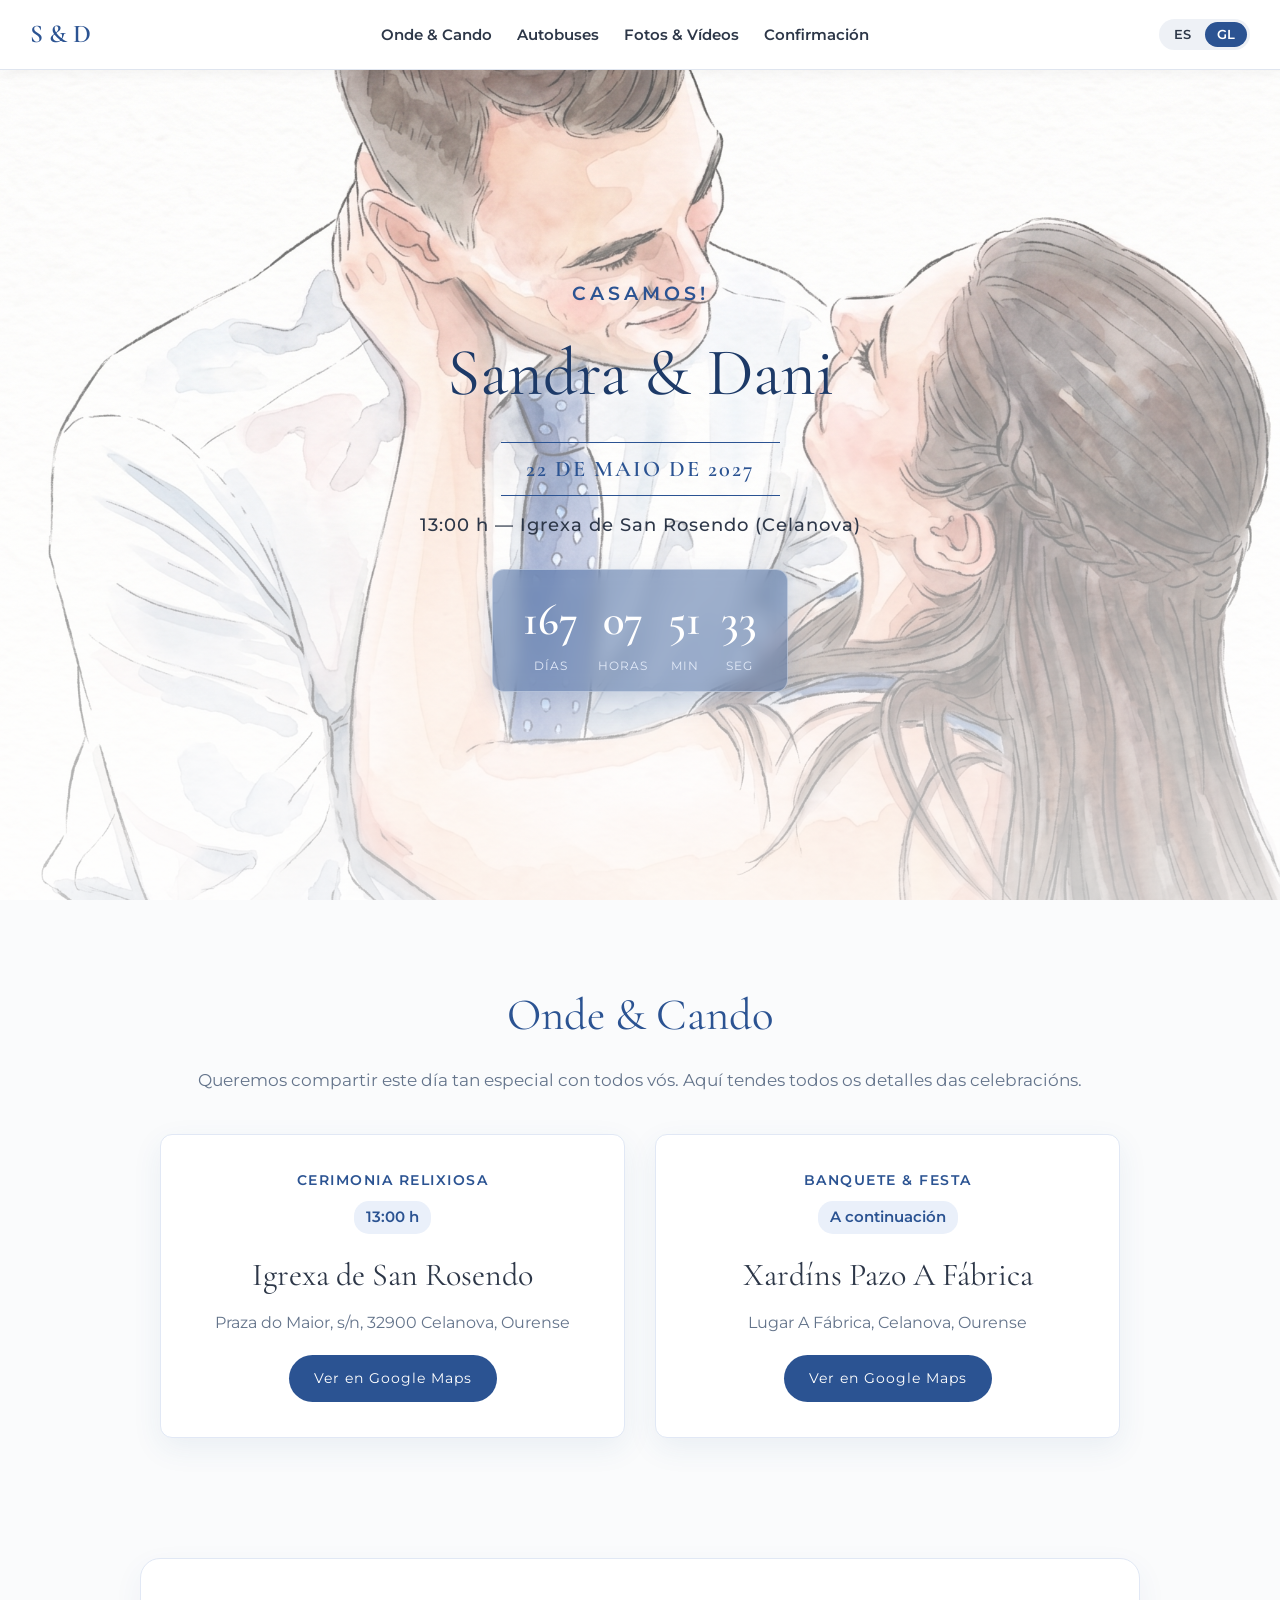
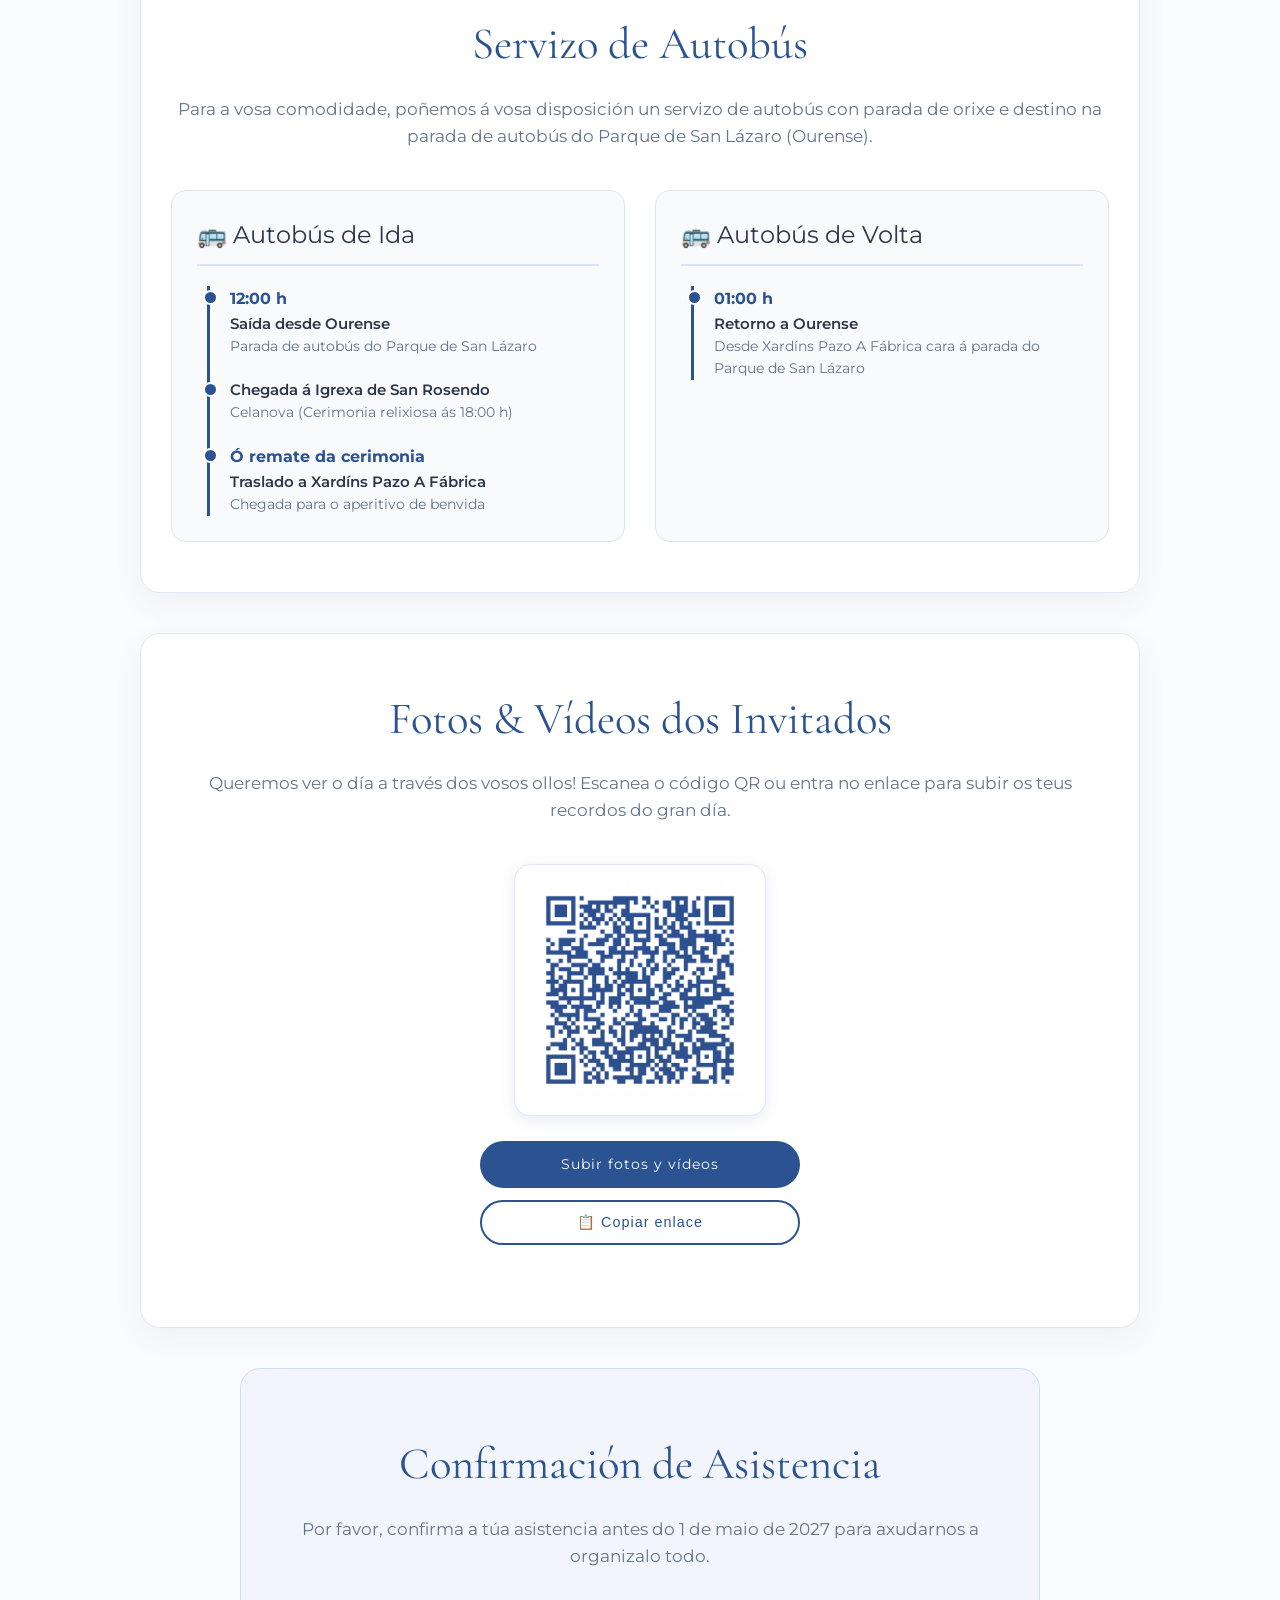
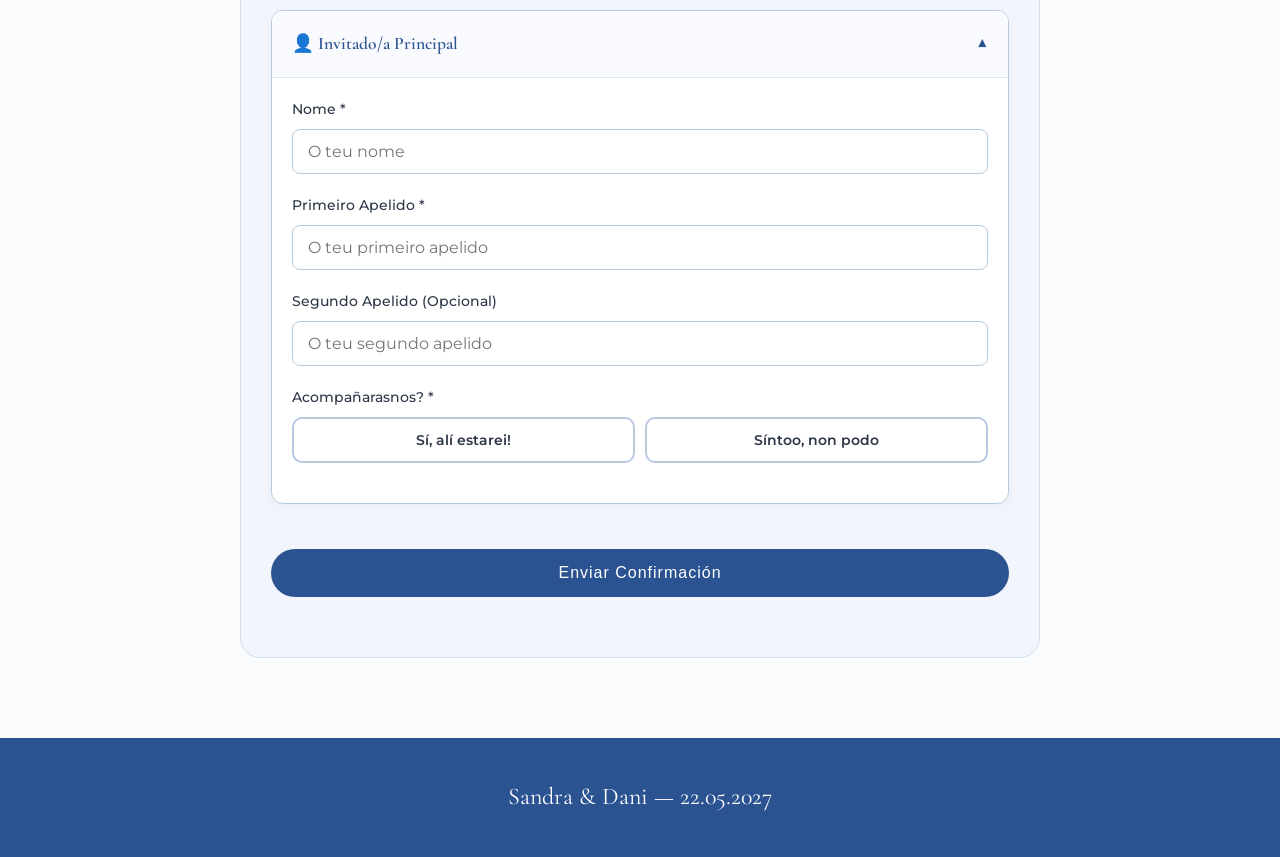
==== commit 75b22d3a: "Actualizacion hora boda y buses" ====
--- a/index.html
+++ b/index.html
@@ -71,7 +71,7 @@
             <div class="location-card">
                 <div>
                     <div class="tag" id="i18n-ceremony-tag">Cerimonia Relixiosa</div>
-                    <div class="time-badge">18:00 h</div>
+                    <div class="time-badge">13:00 h</div>
                     <h3 id="i18n-ceremony-place">Igrexa de San Rosendo</h3>
                     <p>Praza do Maior, s/n, 32900 Celanova, Ourense</p>
                 </div>
